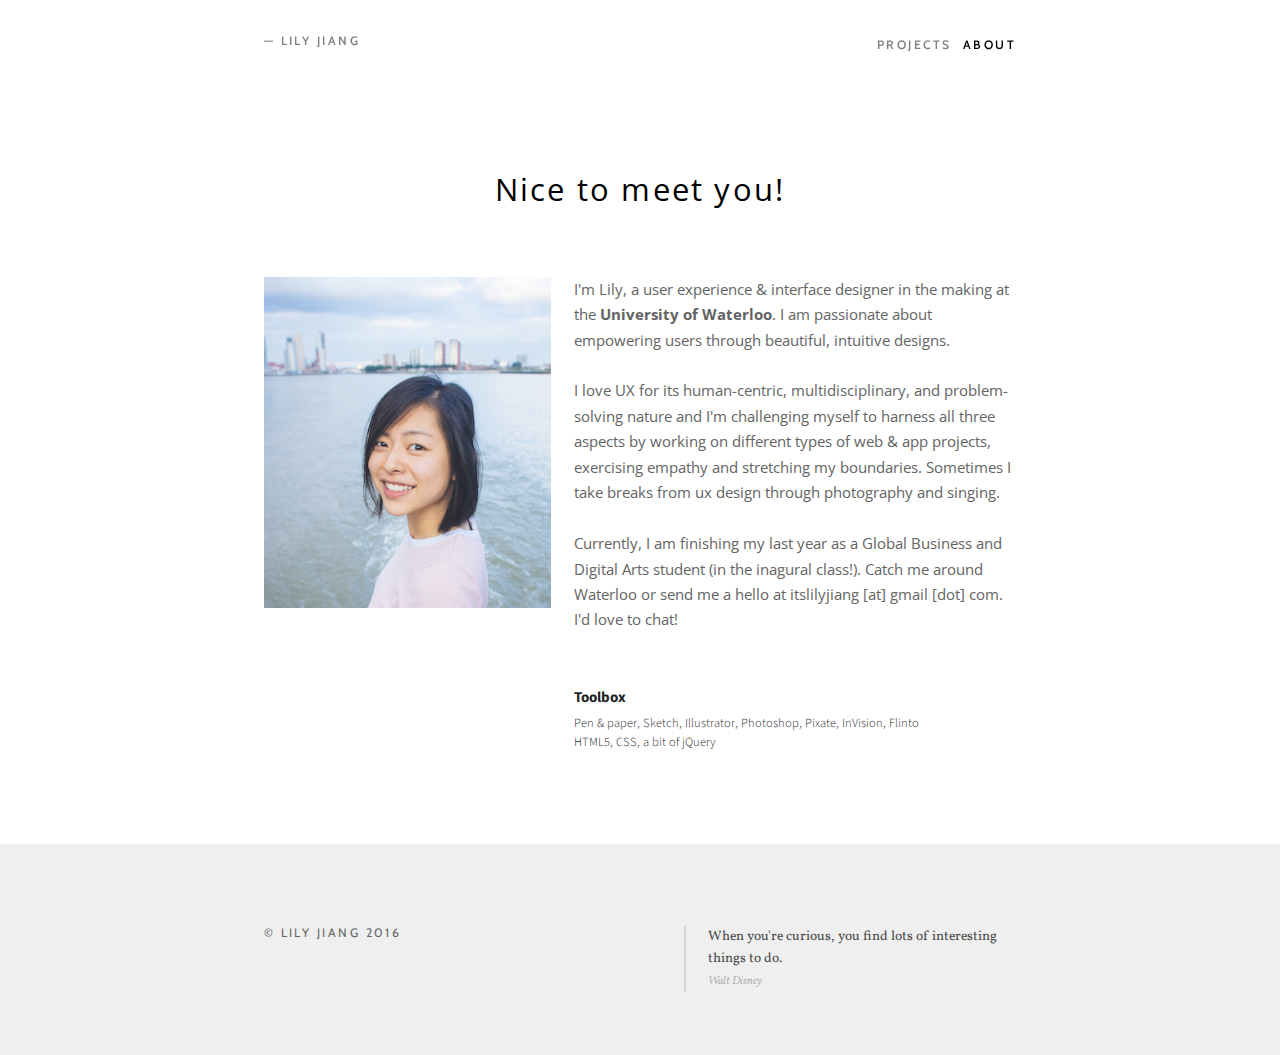
==== about.html @ a4299eae "fixed footer and splash links" ====
<!DOCTYPE html>
<html>
<head>
  <title>Lily - About</title>

  <meta charset="utf-8" />
  <meta name="viewport" content="width=device-width, initial-scale=1.0" />

  <!-- Main  -->
  <link rel="stylesheet" href="css/kube.css" type="text/css" media="all" />
  <script src="js/jquery.min.js"></script>
  <script src="js/index.js"></script>
</head>

<body class="cbp-spmenu-push">

            <nav class="cbp-spmenu cbp-spmenu-vertical cbp-spmenu-right" id="cbp-spmenu-s2">
              <div class="units-row">
                <div class="unit-60 centered">
                  <div class="unit-50" id="nav-left">
                    <h2><a href="index.html">— LILY JIANG</a></h2>
                  </div>
                  <div class="unit-50" id="nav-right">
                  <div id="links">
                    <a href="index.html#work">PROJECTS</a>
                    <a href="about.html" style="color: black">ABOUT</a>
                  </div>
                  </div>
                </div>
              </div>
            </nav>



  <nav class="navbar">
    <ul>
      <li><a class="nav-toggle" id="showRightPush"><span></span></a></li>
    </ul>
  </nav>


  <section style="top:8em">

    <div class="section-about">
    <div class="units-row">
    <h2 class="text-centered">Nice to meet you!</h2>
      <div class="unit-60 centered">
        <div class="units-row end">
              <div class="unit-40 slide-top">
            <img src="img/about.png"/>
            </div>
          <div class="unit-60 slide-top">
            <p>I'm Lily, a user experience & interface designer in the making at the <b>University of Waterloo</b>. I am passionate about empowering users through beautiful, intuitive designs. 
            <br><br>I love UX for its human-centric, multidisciplinary, and problem-solving nature and I'm challenging myself to harness all three aspects by working on different types of web & app projects, exercising empathy and stretching my boundaries. Sometimes I take breaks from ux design through photography and singing.
            <br><br>Currently, I am finishing my last year as a Global Business and Digital Arts student (in the inagural class!). Catch me around Waterloo or send me a hello at itslilyjiang [at] gmail [dot] com. I'd love to chat!</p>
            <h4>Toolbox</h4>
            <h4 class="subheading">
              Pen &amp; paper, Sketch, Illustrator, Photoshop, Pixate, InVision, Flinto
              <Br> HTML5, CSS, a bit of jQuery<br></h4>
            </div>

          </div>
          </div>
        </div>
      </div>
      <br><br><br>
                    <div class="footer">
                      <div class="units-row end">
                        <div class="unit-60 centered">
                          <div class="units-row end">
                            <div class="unit-50">
                                <h2>&copy; LILY JIANG 2016</h2>
                              </div>
                              <div class="unit-50">
                                <blockquote>
                                  When you're curious, you find lots of interesting things to do.<br>
                                  <small>Walt Disney</small> 
                                </blockquote>
                              </div>
                            </div>
                          </div>
                        </div>
                      </div>
                    </div>




        </section>

        <script src="external/imgliquid/imgLiquid-min.js"></script>
        <script src="external/sidemenu/classie.js"></script>
        <script src="external/sidemenu/modernizr.custom.js"></script>
        <script src="external/fadethis/jquery.fadethis.min.js"></script>

        <script>
        var menuRight = document.getElementById( 'cbp-spmenu-s2' ),
        showRightPush = document.getElementById( 'showRightPush' ),
        body = document.body;

        showRightPush.onclick = function() {
          classie.toggle( this, 'active' );
          classie.toggle( body, 'cbp-spmenu-push-toleft' );
          classie.toggle( menuRight, 'cbp-spmenu-open' );
          disableOther( 'showRightPush' );
        };

        function disableOther( button ) {
          if( button !== 'showRightPush' ) {
            classie.toggle( showRightPush, 'disabled' );
          }
        }
        </script>


        <script>$(window).fadeThis({
          speed: 1000,
          offset: -600,
          reverse: false,
          distance: 0
        });</script>

      </body>
      </html>
---- css/kube.css ----
/* CUSTOM CSS */
/*!
 *  Font Awesome 4.1.0 by @davegandy - http://fontawesome.io - @fontawesome
 *  License - http://fontawesome.io/license (Font: SIL OFL 1.1, CSS: MIT License)
 */
/* FONT PATH
 * -------------------------- */
@import url(https://fonts.googleapis.com/css?family=Cabin:400,500,600);
@import url(http://fonts.googleapis.com/css?family=Source+Sans+Pro:300,400,700);
@import url(https://fonts.googleapis.com/css?family=Vollkorn:400,400italic,700);
@import url(https://fonts.googleapis.com/css?family=Roboto+Slab:400,100,300,700);
@import url(https://fonts.googleapis.com/css?family=Open+Sans:400,300,600);
@font-face {
  font-family: 'FontAwesome';
  src: url('../fonts/fontawesome-webfont.eot?v=4.1.0');
  src: url('../fonts/fontawesome-webfont.eot?#iefix&v=4.1.0') format('embedded-opentype'), url('../fonts/fontawesome-webfont.woff?v=4.1.0') format('woff'), url('../fonts/fontawesome-webfont.ttf?v=4.1.0') format('truetype'), url('../fonts/fontawesome-webfont.svg?v=4.1.0#fontawesomeregular') format('svg');
  font-weight: normal;
  font-style: normal;
}
.fa {
  display: inline-block;
  font-family: FontAwesome;
  font-style: normal;
  font-weight: normal;
  line-height: 1;
  -webkit-font-smoothing: antialiased;
  -moz-osx-font-smoothing: grayscale;
}
/* makes the font 33% larger relative to the icon container */
.fa-lg {
  font-size: 1.33333333em;
  line-height: 0.75em;
  vertical-align: -15%;
}
.fa-2x {
  font-size: 2em;
}
.fa-3x {
  font-size: 3em;
}
.fa-4x {
  font-size: 4em;
}
.fa-5x {
  font-size: 5em;
}
.fa-fw {
  width: 1.28571429em;
  text-align: center;
}
.fa-ul {
  padding-left: 0;
  margin-left: 2.14285714em;
  list-style-type: none;
}
.fa-ul > li {
  position: relative;
}
.fa-li {
  position: absolute;
  left: -2.14285714em;
  width: 2.14285714em;
  top: 0.14285714em;
  text-align: center;
}
.fa-li.fa-lg {
  left: -1.85714286em;
}
.fa-border {
  padding: .2em .25em .15em;
  border: solid 0.08em #eee;
  border-radius: .1em;
}
.pull-right {
  float: right;
}
.pull-left {
  float: left;
}
.fa.pull-left {
  margin-right: .3em;
}
.fa.pull-right {
  margin-left: .3em;
}
.fa-spin {
  -webkit-animation: spin 2s infinite linear;
  -moz-animation: spin 2s infinite linear;
  -o-animation: spin 2s infinite linear;
  animation: spin 2s infinite linear;
}
@-moz-keyframes spin {
  0% {
    -moz-transform: rotate(0deg);
  }
  100% {
    -moz-transform: rotate(359deg);
  }
}
@-webkit-keyframes spin {
  0% {
    -webkit-transform: rotate(0deg);
  }
  100% {
    -webkit-transform: rotate(359deg);
  }
}
@-o-keyframes spin {
  0% {
    -o-transform: rotate(0deg);
  }
  100% {
    -o-transform: rotate(359deg);
  }
}
@keyframes spin {
  0% {
    -webkit-transform: rotate(0deg);
    transform: rotate(0deg);
  }
  100% {
    -webkit-transform: rotate(359deg);
    transform: rotate(359deg);
  }
}
.fa-rotate-90 {
  filter: progid:DXImageTransform.Microsoft.BasicImage(rotation=1);
  -webkit-transform: rotate(90deg);
  -moz-transform: rotate(90deg);
  -ms-transform: rotate(90deg);
  -o-transform: rotate(90deg);
  transform: rotate(90deg);
}
.fa-rotate-180 {
  filter: progid:DXImageTransform.Microsoft.BasicImage(rotation=2);
  -webkit-transform: rotate(180deg);
  -moz-transform: rotate(180deg);
  -ms-transform: rotate(180deg);
  -o-transform: rotate(180deg);
  transform: rotate(180deg);
}
.fa-rotate-270 {
  filter: progid:DXImageTransform.Microsoft.BasicImage(rotation=3);
  -webkit-transform: rotate(270deg);
  -moz-transform: rotate(270deg);
  -ms-transform: rotate(270deg);
  -o-transform: rotate(270deg);
  transform: rotate(270deg);
}
.fa-flip-horizontal {
  filter: progid:DXImageTransform.Microsoft.BasicImage(rotation=0, mirror=1);
  -webkit-transform: scale(-1, 1);
  -moz-transform: scale(-1, 1);
  -ms-transform: scale(-1, 1);
  -o-transform: scale(-1, 1);
  transform: scale(-1, 1);
}
.fa-flip-vertical {
  filter: progid:DXImageTransform.Microsoft.BasicImage(rotation=2, mirror=1);
  -webkit-transform: scale(1, -1);
  -moz-transform: scale(1, -1);
  -ms-transform: scale(1, -1);
  -o-transform: scale(1, -1);
  transform: scale(1, -1);
}
.fa-stack {
  position: relative;
  display: inline-block;
  width: 2em;
  height: 2em;
  line-height: 2em;
  vertical-align: middle;
}
.fa-stack-1x,
.fa-stack-2x {
  position: absolute;
  left: 0;
  width: 100%;
  text-align: center;
}
.fa-stack-1x {
  line-height: inherit;
}
.fa-stack-2x {
  font-size: 2em;
}
.fa-inverse {
  color: #fff;
}
/* Font Awesome uses the Unicode Private Use Area (PUA) to ensure screen
   readers do not read off random characters that represent icons */
.fa-glass:before {
  content: "\f000";
}
.fa-music:before {
  content: "\f001";
}
.fa-search:before {
  content: "\f002";
}
.fa-envelope-o:before {
  content: "\f003";
}
.fa-heart:before {
  content: "\f004";
}
.fa-star:before {
  content: "\f005";
}
.fa-star-o:before {
  content: "\f006";
}
.fa-user:before {
  content: "\f007";
}
.fa-film:before {
  content: "\f008";
}
.fa-th-large:before {
  content: "\f009";
}
.fa-th:before {
  content: "\f00a";
}
.fa-th-list:before {
  content: "\f00b";
}
.fa-check:before {
  content: "\f00c";
}
.fa-times:before {
  content: "\f00d";
}
.fa-search-plus:before {
  content: "\f00e";
}
.fa-search-minus:before {
  content: "\f010";
}
.fa-power-off:before {
  content: "\f011";
}
.fa-signal:before {
  content: "\f012";
}
.fa-gear:before,
.fa-cog:before {
  content: "\f013";
}
.fa-trash-o:before {
  content: "\f014";
}
.fa-home:before {
  content: "\f015";
}
.fa-file-o:before {
  content: "\f016";
}
.fa-clock-o:before {
  content: "\f017";
}
.fa-road:before {
  content: "\f018";
}
.fa-download:before {
  content: "\f019";
}
.fa-arrow-circle-o-down:before {
  content: "\f01a";
}
.fa-arrow-circle-o-up:before {
  content: "\f01b";
}
.fa-inbox:before {
  content: "\f01c";
}
.fa-play-circle-o:before {
  content: "\f01d";
}
.fa-rotate-right:before,
.fa-repeat:before {
  content: "\f01e";
}
.fa-refresh:before {
  content: "\f021";
}
.fa-list-alt:before {
  content: "\f022";
}
.fa-lock:before {
  content: "\f023";
}
.fa-flag:before {
  content: "\f024";
}
.fa-headphones:before {
  content: "\f025";
}
.fa-volume-off:before {
  content: "\f026";
}
.fa-volume-down:before {
  content: "\f027";
}
.fa-volume-up:before {
  content: "\f028";
}
.fa-qrcode:before {
  content: "\f029";
}
.fa-barcode:before {
  content: "\f02a";
}
.fa-tag:before {
  content: "\f02b";
}
.fa-tags:before {
  content: "\f02c";
}
.fa-book:before {
  content: "\f02d";
}
.fa-bookmark:before {
  content: "\f02e";
}
.fa-print:before {
  content: "\f02f";
}
.fa-camera:before {
  content: "\f030";
}
.fa-font:before {
  content: "\f031";
}
.fa-bold:before {
  content: "\f032";
}
.fa-italic:before {
  content: "\f033";
}
.fa-text-height:before {
  content: "\f034";
}
.fa-text-width:before {
  content: "\f035";
}
.fa-align-left:before {
  content: "\f036";
}
.fa-align-center:before {
  content: "\f037";
}
.fa-align-right:before {
  content: "\f038";
}
.fa-align-justify:before {
  content: "\f039";
}
.fa-list:before {
  content: "\f03a";
}
.fa-dedent:before,
.fa-outdent:before {
  content: "\f03b";
}
.fa-indent:before {
  content: "\f03c";
}
.fa-video-camera:before {
  content: "\f03d";
}
.fa-photo:before,
.fa-image:before,
.fa-picture-o:before {
  content: "\f03e";
}
.fa-pencil:before {
  content: "\f040";
}
.fa-map-marker:before {
  content: "\f041";
}
.fa-adjust:before {
  content: "\f042";
}
.fa-tint:before {
  content: "\f043";
}
.fa-edit:before,
.fa-pencil-square-o:before {
  content: "\f044";
}
.fa-share-square-o:before {
  content: "\f045";
}
.fa-check-square-o:before {
  content: "\f046";
}
.fa-arrows:before {
  content: "\f047";
}
.fa-step-backward:before {
  content: "\f048";
}
.fa-fast-backward:before {
  content: "\f049";
}
.fa-backward:before {
  content: "\f04a";
}
.fa-play:before {
  content: "\f04b";
}
.fa-pause:before {
  content: "\f04c";
}
.fa-stop:before {
  content: "\f04d";
}
.fa-forward:before {
  content: "\f04e";
}
.fa-fast-forward:before {
  content: "\f050";
}
.fa-step-forward:before {
  content: "\f051";
}
.fa-eject:before {
  content: "\f052";
}
.fa-chevron-left:before {
  content: "\f053";
}
.fa-chevron-right:before {
  content: "\f054";
}
.fa-plus-circle:before {
  content: "\f055";
}
.fa-minus-circle:before {
  content: "\f056";
}
.fa-times-circle:before {
  content: "\f057";
}
.fa-check-circle:before {
  content: "\f058";
}
.fa-question-circle:before {
  content: "\f059";
}
.fa-info-circle:before {
  content: "\f05a";
}
.fa-crosshairs:before {
  content: "\f05b";
}
.fa-times-circle-o:before {
  content: "\f05c";
}
.fa-check-circle-o:before {
  content: "\f05d";
}
.fa-ban:before {
  content: "\f05e";
}
.fa-arrow-left:before {
  content: "\f060";
}
.fa-arrow-right:before {
  content: "\f061";
}
.fa-arrow-up:before {
  content: "\f062";
}
.fa-arrow-down:before {
  content: "\f063";
}
.fa-mail-forward:before,
.fa-share:before {
  content: "\f064";
}
.fa-expand:before {
  content: "\f065";
}
.fa-compress:before {
  content: "\f066";
}
.fa-plus:before {
  content: "\f067";
}
.fa-minus:before {
  content: "\f068";
}
.fa-asterisk:before {
  content: "\f069";
}
.fa-exclamation-circle:before {
  content: "\f06a";
}
.fa-gift:before {
  content: "\f06b";
}
.fa-leaf:before {
  content: "\f06c";
}
.fa-fire:before {
  content: "\f06d";
}
.fa-eye:before {
  content: "\f06e";
}
.fa-eye-slash:before {
  content: "\f070";
}
.fa-warning:before,
.fa-exclamation-triangle:before {
  content: "\f071";
}
.fa-plane:before {
  content: "\f072";
}
.fa-calendar:before {
  content: "\f073";
}
.fa-random:before {
  content: "\f074";
}
.fa-comment:before {
  content: "\f075";
}
.fa-magnet:before {
  content: "\f076";
}
.fa-chevron-up:before {
  content: "\f077";
}
.fa-chevron-down:before {
  content: "\f078";
}
.fa-retweet:before {
  content: "\f079";
}
.fa-shopping-cart:before {
  content: "\f07a";
}
.fa-folder:before {
  content: "\f07b";
}
.fa-folder-open:before {
  content: "\f07c";
}
.fa-arrows-v:before {
  content: "\f07d";
}
.fa-arrows-h:before {
  content: "\f07e";
}
.fa-bar-chart-o:before {
  content: "\f080";
}
.fa-twitter-square:before {
  content: "\f081";
}
.fa-facebook-square:before {
  content: "\f082";
}
.fa-camera-retro:before {
  content: "\f083";
}
.fa-key:before {
  content: "\f084";
}
.fa-gears:before,
.fa-cogs:before {
  content: "\f085";
}
.fa-comments:before {
  content: "\f086";
}
.fa-thumbs-o-up:before {
  content: "\f087";
}
.fa-thumbs-o-down:before {
  content: "\f088";
}
.fa-star-half:before {
  content: "\f089";
}
.fa-heart-o:before {
  content: "\f08a";
}
.fa-sign-out:before {
  content: "\f08b";
}
.fa-linkedin-square:before {
  content: "\f08c";
}
.fa-thumb-tack:before {
  content: "\f08d";
}
.fa-external-link:before {
  content: "\f08e";
}
.fa-sign-in:before {
  content: "\f090";
}
.fa-trophy:before {
  content: "\f091";
}
.fa-github-square:before {
  content: "\f092";
}
.fa-upload:before {
  content: "\f093";
}
.fa-lemon-o:before {
  content: "\f094";
}
.fa-phone:before {
  content: "\f095";
}
.fa-square-o:before {
  content: "\f096";
}
.fa-bookmark-o:before {
  content: "\f097";
}
.fa-phone-square:before {
  content: "\f098";
}
.fa-twitter:before {
  content: "\f099";
}
.fa-facebook:before {
  content: "\f09a";
}
.fa-github:before {
  content: "\f09b";
}
.fa-unlock:before {
  content: "\f09c";
}
.fa-credit-card:before {
  content: "\f09d";
}
.fa-rss:before {
  content: "\f09e";
}
.fa-hdd-o:before {
  content: "\f0a0";
}
.fa-bullhorn:before {
  content: "\f0a1";
}
.fa-bell:before {
  content: "\f0f3";
}
.fa-certificate:before {
  content: "\f0a3";
}
.fa-hand-o-right:before {
  content: "\f0a4";
}
.fa-hand-o-left:before {
  content: "\f0a5";
}
.fa-hand-o-up:before {
  content: "\f0a6";
}
.fa-hand-o-down:before {
  content: "\f0a7";
}
.fa-arrow-circle-left:before {
  content: "\f0a8";
}
.fa-arrow-circle-right:before {
  content: "\f0a9";
}
.fa-arrow-circle-up:before {
  content: "\f0aa";
}
.fa-arrow-circle-down:before {
  content: "\f0ab";
}
.fa-globe:before {
  content: "\f0ac";
}
.fa-wrench:before {
  content: "\f0ad";
}
.fa-tasks:before {
  content: "\f0ae";
}
.fa-filter:before {
  content: "\f0b0";
}
.fa-briefcase:before {
  content: "\f0b1";
}
.fa-arrows-alt:before {
  content: "\f0b2";
}
.fa-group:before,
.fa-users:before {
  content: "\f0c0";
}
.fa-chain:before,
.fa-link:before {
  content: "\f0c1";
}
.fa-cloud:before {
  content: "\f0c2";
}
.fa-flask:before {
  content: "\f0c3";
}
.fa-cut:before,
.fa-scissors:before {
  content: "\f0c4";
}
.fa-copy:before,
.fa-files-o:before {
  content: "\f0c5";
}
.fa-paperclip:before {
  content: "\f0c6";
}
.fa-save:before,
.fa-floppy-o:before {
  content: "\f0c7";
}
.fa-square:before {
  content: "\f0c8";
}
.fa-navicon:before,
.fa-reorder:before,
.fa-bars:before {
  content: "\f0c9";
}
.fa-list-ul:before {
  content: "\f0ca";
}
.fa-list-ol:before {
  content: "\f0cb";
}
.fa-strikethrough:before {
  content: "\f0cc";
}
.fa-underline:before {
  content: "\f0cd";
}
.fa-table:before {
  content: "\f0ce";
}
.fa-magic:before {
  content: "\f0d0";
}
.fa-truck:before {
  content: "\f0d1";
}
.fa-pinterest:before {
  content: "\f0d2";
}
.fa-pinterest-square:before {
  content: "\f0d3";
}
.fa-google-plus-square:before {
  content: "\f0d4";
}
.fa-google-plus:before {
  content: "\f0d5";
}
.fa-money:before {
  content: "\f0d6";
}
.fa-caret-down:before {
  content: "\f0d7";
}
.fa-caret-up:before {
  content: "\f0d8";
}
.fa-caret-left:before {
  content: "\f0d9";
}
.fa-caret-right:before {
  content: "\f0da";
}
.fa-columns:before {
  content: "\f0db";
}
.fa-unsorted:before,
.fa-sort:before {
  content: "\f0dc";
}
.fa-sort-down:before,
.fa-sort-desc:before {
  content: "\f0dd";
}
.fa-sort-up:before,
.fa-sort-asc:before {
  content: "\f0de";
}
.fa-envelope:before {
  content: "\f0e0";
}
.fa-linkedin:before {
  content: "\f0e1";
}
.fa-rotate-left:before,
.fa-undo:before {
  content: "\f0e2";
}
.fa-legal:before,
.fa-gavel:before {
  content: "\f0e3";
}
.fa-dashboard:before,
.fa-tachometer:before {
  content: "\f0e4";
}
.fa-comment-o:before {
  content: "\f0e5";
}
.fa-comments-o:before {
  content: "\f0e6";
}
.fa-flash:before,
.fa-bolt:before {
  content: "\f0e7";
}
.fa-sitemap:before {
  content: "\f0e8";
}
.fa-umbrella:before {
  content: "\f0e9";
}
.fa-paste:before,
.fa-clipboard:before {
  content: "\f0ea";
}
.fa-lightbulb-o:before {
  content: "\f0eb";
}
.fa-exchange:before {
  content: "\f0ec";
}
.fa-cloud-download:before {
  content: "\f0ed";
}
.fa-cloud-upload:before {
  content: "\f0ee";
}
.fa-user-md:before {
  content: "\f0f0";
}
.fa-stethoscope:before {
  content: "\f0f1";
}
.fa-suitcase:before {
  content: "\f0f2";
}
.fa-bell-o:before {
  content: "\f0a2";
}
.fa-coffee:before {
  content: "\f0f4";
}
.fa-cutlery:before {
  content: "\f0f5";
}
.fa-file-text-o:before {
  content: "\f0f6";
}
.fa-building-o:before {
  content: "\f0f7";
}
.fa-hospital-o:before {
  content: "\f0f8";
}
.fa-ambulance:before {
  content: "\f0f9";
}
.fa-medkit:before {
  content: "\f0fa";
}
.fa-fighter-jet:before {
  content: "\f0fb";
}
.fa-beer:before {
  content: "\f0fc";
}
.fa-h-square:before {
  content: "\f0fd";
}
.fa-plus-square:before {
  content: "\f0fe";
}
.fa-angle-double-left:before {
  content: "\f100";
}
.fa-angle-double-right:before {
  content: "\f101";
}
.fa-angle-double-up:before {
  content: "\f102";
}
.fa-angle-double-down:before {
  content: "\f103";
}
.fa-angle-left:before {
  content: "\f104";
}
.fa-angle-right:before {
  content: "\f105";
}
.fa-angle-up:before {
  content: "\f106";
}
.fa-angle-down:before {
  content: "\f107";
}
.fa-desktop:before {
  content: "\f108";
}
.fa-laptop:before {
  content: "\f109";
}
.fa-tablet:before {
  content: "\f10a";
}
.fa-mobile-phone:before,
.fa-mobile:before {
  content: "\f10b";
}
.fa-circle-o:before {
  content: "\f10c";
}
.fa-quote-left:before {
  content: "\f10d";
}
.fa-quote-right:before {
  content: "\f10e";
}
.fa-spinner:before {
  content: "\f110";
}
.fa-circle:before {
  content: "\f111";
}
.fa-mail-reply:before,
.fa-reply:before {
  content: "\f112";
}
.fa-github-alt:before {
  content: "\f113";
}
.fa-folder-o:before {
  content: "\f114";
}
.fa-folder-open-o:before {
  content: "\f115";
}
.fa-smile-o:before {
  content: "\f118";
}
.fa-frown-o:before {
  content: "\f119";
}
.fa-meh-o:before {
  content: "\f11a";
}
.fa-gamepad:before {
  content: "\f11b";
}
.fa-keyboard-o:before {
  content: "\f11c";
}
.fa-flag-o:before {
  content: "\f11d";
}
.fa-flag-checkered:before {
  content: "\f11e";
}
.fa-terminal:before {
  content: "\f120";
}
.fa-code:before {
  content: "\f121";
}
.fa-mail-reply-all:before,
.fa-reply-all:before {
  content: "\f122";
}
.fa-star-half-empty:before,
.fa-star-half-full:before,
.fa-star-half-o:before {
  content: "\f123";
}
.fa-location-arrow:before {
  content: "\f124";
}
.fa-crop:before {
  content: "\f125";
}
.fa-code-fork:before {
  content: "\f126";
}
.fa-unlink:before,
.fa-chain-broken:before {
  content: "\f127";
}
.fa-question:before {
  content: "\f128";
}
.fa-info:before {
  content: "\f129";
}
.fa-exclamation:before {
  content: "\f12a";
}
.fa-superscript:before {
  content: "\f12b";
}
.fa-subscript:before {
  content: "\f12c";
}
.fa-eraser:before {
  content: "\f12d";
}
.fa-puzzle-piece:before {
  content: "\f12e";
}
.fa-microphone:before {
  content: "\f130";
}
.fa-microphone-slash:before {
  content: "\f131";
}
.fa-shield:before {
  content: "\f132";
}
.fa-calendar-o:before {
  content: "\f133";
}
.fa-fire-extinguisher:before {
  content: "\f134";
}
.fa-rocket:before {
  content: "\f135";
}
.fa-maxcdn:before {
  content: "\f136";
}
.fa-chevron-circle-left:before {
  content: "\f137";
}
.fa-chevron-circle-right:before {
  content: "\f138";
}
.fa-chevron-circle-up:before {
  content: "\f139";
}
.fa-chevron-circle-down:before {
  content: "\f13a";
}
.fa-html5:before {
  content: "\f13b";
}
.fa-css3:before {
  content: "\f13c";
}
.fa-anchor:before {
  content: "\f13d";
}
.fa-unlock-alt:before {
  content: "\f13e";
}
.fa-bullseye:before {
  content: "\f140";
}
.fa-ellipsis-h:before {
  content: "\f141";
}
.fa-ellipsis-v:before {
  content: "\f142";
}
.fa-rss-square:before {
  content: "\f143";
}
.fa-play-circle:before {
  content: "\f144";
}
.fa-ticket:before {
  content: "\f145";
}
.fa-minus-square:before {
  content: "\f146";
}
.fa-minus-square-o:before {
  content: "\f147";
}
.fa-level-up:before {
  content: "\f148";
}
.fa-level-down:before {
  content: "\f149";
}
.fa-check-square:before {
  content: "\f14a";
}
.fa-pencil-square:before {
  content: "\f14b";
}
.fa-external-link-square:before {
  content: "\f14c";
}
.fa-share-square:before {
  content: "\f14d";
}
.fa-compass:before {
  content: "\f14e";
}
.fa-toggle-down:before,
.fa-caret-square-o-down:before {
  content: "\f150";
}
.fa-toggle-up:before,
.fa-caret-square-o-up:before {
  content: "\f151";
}
.fa-toggle-right:before,
.fa-caret-square-o-right:before {
  content: "\f152";
}
.fa-euro:before,
.fa-eur:before {
  content: "\f153";
}
.fa-gbp:before {
  content: "\f154";
}
.fa-dollar:before,
.fa-usd:before {
  content: "\f155";
}
.fa-rupee:before,
.fa-inr:before {
  content: "\f156";
}
.fa-cny:before,
.fa-rmb:before,
.fa-yen:before,
.fa-jpy:before {
  content: "\f157";
}
.fa-ruble:before,
.fa-rouble:before,
.fa-rub:before {
  content: "\f158";
}
.fa-won:before,
.fa-krw:before {
  content: "\f159";
}
.fa-bitcoin:before,
.fa-btc:before {
  content: "\f15a";
}
.fa-file:before {
  content: "\f15b";
}
.fa-file-text:before {
  content: "\f15c";
}
.fa-sort-alpha-asc:before {
  content: "\f15d";
}
.fa-sort-alpha-desc:before {
  content: "\f15e";
}
.fa-sort-amount-asc:before {
  content: "\f160";
}
.fa-sort-amount-desc:before {
  content: "\f161";
}
.fa-sort-numeric-asc:before {
  content: "\f162";
}
.fa-sort-numeric-desc:before {
  content: "\f163";
}
.fa-thumbs-up:before {
  content: "\f164";
}
.fa-thumbs-down:before {
  content: "\f165";
}
.fa-youtube-square:before {
  content: "\f166";
}
.fa-youtube:before {
  content: "\f167";
}
.fa-xing:before {
  content: "\f168";
}
.fa-xing-square:before {
  content: "\f169";
}
.fa-youtube-play:before {
  content: "\f16a";
}
.fa-dropbox:before {
  content: "\f16b";
}
.fa-stack-overflow:before {
  content: "\f16c";
}
.fa-instagram:before {
  content: "\f16d";
}
.fa-flickr:before {
  content: "\f16e";
}
.fa-adn:before {
  content: "\f170";
}
.fa-bitbucket:before {
  content: "\f171";
}
.fa-bitbucket-square:before {
  content: "\f172";
}
.fa-tumblr:before {
  content: "\f173";
}
.fa-tumblr-square:before {
  content: "\f174";
}
.fa-long-arrow-down:before {
  content: "\f175";
}
.fa-long-arrow-up:before {
  content: "\f176";
}
.fa-long-arrow-left:before {
  content: "\f177";
}
.fa-long-arrow-right:before {
  content: "\f178";
}
.fa-apple:before {
  content: "\f179";
}
.fa-windows:before {
  content: "\f17a";
}
.fa-android:before {
  content: "\f17b";
}
.fa-linux:before {
  content: "\f17c";
}
.fa-dribbble:before {
  content: "\f17d";
}
.fa-skype:before {
  content: "\f17e";
}
.fa-foursquare:before {
  content: "\f180";
}
.fa-trello:before {
  content: "\f181";
}
.fa-female:before {
  content: "\f182";
}
.fa-male:before {
  content: "\f183";
}
.fa-gittip:before {
  content: "\f184";
}
.fa-sun-o:before {
  content: "\f185";
}
.fa-moon-o:before {
  content: "\f186";
}
.fa-archive:before {
  content: "\f187";
}
.fa-bug:before {
  content: "\f188";
}
.fa-vk:before {
  content: "\f189";
}
.fa-weibo:before {
  content: "\f18a";
}
.fa-renren:before {
  content: "\f18b";
}
.fa-pagelines:before {
  content: "\f18c";
}
.fa-stack-exchange:before {
  content: "\f18d";
}
.fa-arrow-circle-o-right:before {
  content: "\f18e";
}
.fa-arrow-circle-o-left:before {
  content: "\f190";
}
.fa-toggle-left:before,
.fa-caret-square-o-left:before {
  content: "\f191";
}
.fa-dot-circle-o:before {
  content: "\f192";
}
.fa-wheelchair:before {
  content: "\f193";
}
.fa-vimeo-square:before {
  content: "\f194";
}
.fa-turkish-lira:before,
.fa-try:before {
  content: "\f195";
}
.fa-plus-square-o:before {
  content: "\f196";
}
.fa-space-shuttle:before {
  content: "\f197";
}
.fa-slack:before {
  content: "\f198";
}
.fa-envelope-square:before {
  content: "\f199";
}
.fa-wordpress:before {
  content: "\f19a";
}
.fa-openid:before {
  content: "\f19b";
}
.fa-institution:before,
.fa-bank:before,
.fa-university:before {
  content: "\f19c";
}
.fa-mortar-board:before,
.fa-graduation-cap:before {
  content: "\f19d";
}
.fa-yahoo:before {
  content: "\f19e";
}
.fa-google:before {
  content: "\f1a0";
}
.fa-reddit:before {
  content: "\f1a1";
}
.fa-reddit-square:before {
  content: "\f1a2";
}
.fa-stumbleupon-circle:before {
  content: "\f1a3";
}
.fa-stumbleupon:before {
  content: "\f1a4";
}
.fa-delicious:before {
  content: "\f1a5";
}
.fa-digg:before {
  content: "\f1a6";
}
.fa-pied-piper-square:before,
.fa-pied-piper:before {
  content: "\f1a7";
}
.fa-pied-piper-alt:before {
  content: "\f1a8";
}
.fa-drupal:before {
  content: "\f1a9";
}
.fa-joomla:before {
  content: "\f1aa";
}
.fa-language:before {
  content: "\f1ab";
}
.fa-fax:before {
  content: "\f1ac";
}
.fa-building:before {
  content: "\f1ad";
}
.fa-child:before {
  content: "\f1ae";
}
.fa-paw:before {
  content: "\f1b0";
}
.fa-spoon:before {
  content: "\f1b1";
}
.fa-cube:before {
  content: "\f1b2";
}
.fa-cubes:before {
  content: "\f1b3";
}
.fa-behance:before {
  content: "\f1b4";
}
.fa-behance-square:before {
  content: "\f1b5";
}
.fa-steam:before {
  content: "\f1b6";
}
.fa-steam-square:before {
  content: "\f1b7";
}
.fa-recycle:before {
  content: "\f1b8";
}
.fa-automobile:before,
.fa-car:before {
  content: "\f1b9";
}
.fa-cab:before,
.fa-taxi:before {
  content: "\f1ba";
}
.fa-tree:before {
  content: "\f1bb";
}
.fa-spotify:before {
  content: "\f1bc";
}
.fa-deviantart:before {
  content: "\f1bd";
}
.fa-soundcloud:before {
  content: "\f1be";
}
.fa-database:before {
  content: "\f1c0";
}
.fa-file-pdf-o:before {
  content: "\f1c1";
}
.fa-file-word-o:before {
  content: "\f1c2";
}
.fa-file-excel-o:before {
  content: "\f1c3";
}
.fa-file-powerpoint-o:before {
  content: "\f1c4";
}
.fa-file-photo-o:before,
.fa-file-picture-o:before,
.fa-file-image-o:before {
  content: "\f1c5";
}
.fa-file-zip-o:before,
.fa-file-archive-o:before {
  content: "\f1c6";
}
.fa-file-sound-o:before,
.fa-file-audio-o:before {
  content: "\f1c7";
}
.fa-file-movie-o:before,
.fa-file-video-o:before {
  content: "\f1c8";
}
.fa-file-code-o:before {
  content: "\f1c9";
}
.fa-vine:before {
  content: "\f1ca";
}
.fa-codepen:before {
  content: "\f1cb";
}
.fa-jsfiddle:before {
  content: "\f1cc";
}
.fa-life-bouy:before,
.fa-life-saver:before,
.fa-support:before,
.fa-life-ring:before {
  content: "\f1cd";
}
.fa-circle-o-notch:before {
  content: "\f1ce";
}
.fa-ra:before,
.fa-rebel:before {
  content: "\f1d0";
}
.fa-ge:before,
.fa-empire:before {
  content: "\f1d1";
}
.fa-git-square:before {
  content: "\f1d2";
}
.fa-git:before {
  content: "\f1d3";
}
.fa-hacker-news:before {
  content: "\f1d4";
}
.fa-tencent-weibo:before {
  content: "\f1d5";
}
.fa-qq:before {
  content: "\f1d6";
}
.fa-wechat:before,
.fa-weixin:before {
  content: "\f1d7";
}
.fa-send:before,
.fa-paper-plane:before {
  content: "\f1d8";
}
.fa-send-o:before,
.fa-paper-plane-o:before {
  content: "\f1d9";
}
.fa-history:before {
  content: "\f1da";
}
.fa-circle-thin:before {
  content: "\f1db";
}
.fa-header:before {
  content: "\f1dc";
}
.fa-paragraph:before {
  content: "\f1dd";
}
.fa-sliders:before {
  content: "\f1de";
}
.fa-share-alt:before {
  content: "\f1e0";
}
.fa-share-alt-square:before {
  content: "\f1e1";
}
.fa-bomb:before {
  content: "\f1e2";
}
/*
	Kube CSS-Framework 3.1
*/
/* =Reset
-----------------------------------------------------------------------------*/
*,
*:before,
*:after {
  -webkit-box-sizing: border-box;
  -moz-box-sizing: border-box;
  box-sizing: border-box;
}
html {
  font-family: sans-serif;
  -ms-text-size-adjust: 100%;
  -webkit-text-size-adjust: 100%;
}
html,
body,
div,
span,
object,
iframe,
p,
blockquote,
pre,
a,
abbr,
acronym,
address,
big,
cite,
code,
del,
dfn,
em,
img,
ins,
kbd,
q,
s,
samp,
small,
strike,
strong,
sub,
sup,
tt,
var,
b,
u,
i,
center,
dl,
dt,
dd,
ol,
ul,
li,
fieldset,
form,
label,
legend,
table,
caption,
tbody,
tfoot,
thead,
tr,
th,
td,
article,
aside,
canvas,
details,
embed,
figure,
figcaption,
footer,
header,
hgroup,
menu,
nav,
output,
ruby,
section,
summary,
time,
mark,
audio,
video,
h1,
h2,
h3,
h4,
h5,
h6 {
  margin: 0;
  padding: 0;
  border: 0;
  outline: 0;
  font-size: 100%;
  vertical-align: baseline;
  background: transparent;
}
a:active,
a:hover {
  outline: 0;
}
article,
aside,
details,
figcaption,
figure,
footer,
header,
hgroup,
main,
nav,
section,
embed,
object,
iframe,
audio,
video,
canvas,
progress,
meter,
output,
textarea {
  display: block;
}
audio:not([controls]) {
  display: none;
  height: 0;
}
/* To prevent some browsers from inserting quotes on q and p */
blockquote,
q {
  quotes: none;
}
blockquote p:before,
blockquote p:after,
q:before,
q:after {
  content: '';
  content: none;
}
/* Table reset */
table {
  border-collapse: collapse;
  border-spacing: 0;
}
caption,
th,
td {
  text-align: left;
  vertical-align: top;
}
thead th,
thead td {
  font-weight: bold;
  vertical-align: bottom;
}
/* Image inside */
a img,
th img,
td img {
  vertical-align: top;
}
button,
input,
select,
textarea {
  margin: 0;
}
textarea {
  overflow: auto;
  vertical-align: top;
  resize: vertical;
}
/* Normalize buttons in IE */
button {
  width: auto;
  overflow: visible;
}
/* Hand cursor on clickable controls */
input[type="reset"],
input[type="submit"],
input[type="file"],
input[type="radio"],
input[type="checkbox"],
select,
button {
  cursor: pointer;
}
/* Trick with vertical align for radio and checkbox  */
input[type="radio"],
input[type="checkbox"] {
  font-size: 110%;
  position: relative;
  top: -1px;
}
/* Normalize search fields */
input[type="search"] {
  -webkit-appearance: textfield;
}
input[type="search"]::-webkit-search-decoration,
input[type="search"]::-webkit-search-cancel-button {
  -webkit-appearance: none;
}
/* Normalize horizontal line */
hr {
  display: block;
  height: 1px;
  border: 0;
  border-top: 1px solid #ddd;
}
/* Responsive media */
img,
video,
audio,
embed,
object {
  max-width: 100%;
}
img,
video,
embed,
object {
  height: auto;
}
embed,
object {
  height: 100%;
}
img {
  vertical-align: middle;
  -ms-interpolation-mode: bicubic;
}
/* =Typography
-----------------------------------------------------------------------------*/
body {
  font-family: "Source Sans Pro", Helvetica, Tahoma, sans-serif;
  font-size: 0.85em;
  line-height: 1.618em;
  background: #fff;
  color: #000000;
}
/* =Links
-----------------------------------------------------------------------------*/
a {
  color: #4c4c4c;
}
a:focus,
a:hover {
  color: #666666;
}
/* =Headings
-----------------------------------------------------------------------------*/
h1,
h2,
h3,
h4,
h5,
h6 {
  font-family: "Source Sans Pro", Helvetica, Tahoma, sans-serif;
  font-weight: bold;
  color: #000000;
  text-rendering: optimizeLegibility;
}
h1 {
  font-size: 2.125em;
  line-height: 1.111em;
  margin-bottom: 0.809em;
}
h2 {
  font-size: 1.7em;
  line-height: 1.111em;
  margin-bottom: .25em;
}
h3 {
  font-size: 1.445em;
  line-height: 1.333em;
  margin-bottom: .25em;
}
h4 {
  font-size: 1.105em;
  line-height: 1.5em;
  margin-bottom: .333em;
}
h5 {
  font-size: 0.85em;
  line-height: 1.618em;
  margin-bottom: .25em;
}
h6 {
  font-size: 0.7225em;
  text-transform: uppercase;
  line-height: 1.618em;
  margin-bottom: .25em;
}
/* =Subheadings
-----------------------------------------------------------------------------*/
hgroup h1:first-child,
hgroup h2:first-child,
hgroup h3:first-child,
hgroup h4:first-child,
hgroup h5:first-child {
  margin-bottom: 0;
}
h1.subheading,
h2.subheading,
h3.subheading,
h4.subheading,
h5.subheading {
  margin-top: 0;
  font-weight: 300;
}
h1.subheading {
  font-size: 1.41666667em;
}
h2.subheading {
  font-size: 1.13333333em;
}
h3.subheading {
  font-size: 0.96333333em;
}
h4.subheading {
  margin-top: .2em;
  font-size: 0.92083333em;
}
h5.subheading {
  margin-top: .2em;
  font-size: 0.75555556em;
}
/* =Lead
-----------------------------------------------------------------------------*/
.lead {
  font-size: 1.35em;
  font-weight: 300;
  line-height: 1.35em;
  margin-bottom: 0.809em;
}
/* =Line height and margin
-----------------------------------------------------------------------------*/
p,
ul,
ol,
dl,
dd,
dt,
blockquote,
td,
th {
  line-height: 1.618em;
}
ul,
ol,
ul ul,
ol ol,
ul ol,
ol ul {
  margin: 0 0 0 3.236em;
}
ol ol li {
  list-style-type: lower-alpha;
}
ol ol ol li {
  list-style-type: lower-roman;
}
p,
ul,
ol,
dl,
blockquote,
hr,
pre,
table,
form,
fieldset,
figure,
address {
  margin-bottom: 1.618em;
}
/* =Blockquote
-----------------------------------------------------------------------------*/
blockquote {
  position: relative;
  font-style: italic;
  margin-left: 2.427em;
  padding-left: 1.618em;
  border-left: 2px solid rgba(0, 0, 0, 0.15);
}
blockquote p {
  margin-bottom: .5em;
}
blockquote small,
cite {
  color: rgba(0, 0, 0, 0.4);
  font-style: italic;
}
small,
blockquote cite {
  font-size: 0.85em;
  line-height: 1;
}
/* =Address
-----------------------------------------------------------------------------*/
address {
  font-style: normal;
}
/* =Definition list
-----------------------------------------------------------------------------*/
dl dt {
  font-weight: bold;
}
dd {
  margin-left: 1.07866667em;
}
/* =Text-level
-----------------------------------------------------------------------------*/
s,
del {
  text-decoration: line-through;
}
abbr[title],
dfn[title] {
  border-bottom: 1px dotted #000;
  cursor: help;
}
strong,
b {
  font-weight: bold;
}
em,
i {
  font-style: italic;
}
sub,
sup {
  font-size: 0.65em;
  line-height: 0;
  position: relative;
}
sup {
  top: -0.5em;
}
sub {
  bottom: -0.25em;
}
figcaption {
  font-size: 0.85em;
  font-style: italic;
}
ins,
u {
  text-decoration: underline;
}
mark {
  background-color: #fddc43;
  color: #0f0f0f;
  text-decoration: none;
}
/* =Code
-----------------------------------------------------------------------------*/
pre,
code,
kbd,
samp,
var,
output {
  font-size: 90%;
  font-style: normal;
  font-family: Menlo, Monaco, Consolas, "Courier New", monospace;
}
pre {
  font-size: 90%;
  line-height: 1.45em;
  color: #000000;
  background: #f6f6f6;
  padding: 1.618em;
  overflow: auto;
}
code,
samp,
kbd {
  padding: 3px 6px 2px 6px;
  display: inline-block;
  line-height: 1;
  border-radius: 2px;
}
code {
  background: #f6f6f6;
  border: 1px solid #ddd;
}
pre code {
  font-size: 100%;
  border: none;
  padding: 0;
  background: none;
  line-height: 1.618em;
}
var {
  color: rgba(0, 0, 0, 0.5);
}
samp {
  background: #e9effa;
  border: 1px solid #c5d4f0;
}
kbd {
  background: #0f0f0f;
  color: rgba(255, 255, 255, 0.85);
  white-space: nowrap;
}
/* =Form
-----------------------------------------------------------------------------*/
button:active,
button:focus {
  outline: none;
}
button,
input,
textarea,
select {
  font-family: "Source Sans Pro", Helvetica, Tahoma, sans-serif;
  font-size: 1em;
  box-shadow: none;
}
textarea,
select[multiple],
select[multiple="multiple"] {
  padding: .3em .35em;
  line-height: 1.35em;
  width: 99.9%;
}
input[type="text"],
input[type="password"],
input[type="email"],
input[type="url"],
input[type="phone"],
input[type="tel"],
input[type="number"],
input[type="datetime"],
input[type="date"],
input[type="month"],
input[type="color"],
input[type="time"],
input[type="search"],
input[type="datetime-local"],
button,
input[type="submit"],
input[type="reset"] {
  padding: .3em .35em;
  line-height: 1.618em;
  border-radius: 0;
  outline: none;
}
select[multiple],
select[multiple="multiple"],
textarea,
input[type="text"],
input[type="password"],
input[type="email"],
input[type="url"],
input[type="phone"],
input[type="tel"],
input[type="number"],
input[type="datetime"],
input[type="date"],
input[type="month"],
input[type="color"],
input[type="time"],
input[type="search"],
input[type="datetime-local"] {
  background: #fff;
  border: 1px solid #bbbcc0;
  position: relative;
  z-index: 2;
  -webkit-appearance: none;
}
button,
input[type="submit"],
input[type="reset"] {
  font-weight: 400;
  padding: .3em 1.3em;
  border: 1px solid transparent;
  color: #000000;
  background: #eeeded;
  cursor: pointer;
  border-radius: 2px;
  -webkit-appearance: none;
}
button:hover,
input[type="submit"]:hover,
input[type="reset"]:hover {
  color: rgba(0, 0, 0, 0.5);
  background: #dbdada;
}
button[disabled],
input[type="submit"][disabled],
input[type="reset"][disabled] {
  background: none;
  background: #dbdada;
  cursor: default;
  color: rgba(0, 0, 0, 0.5);
}
button[disabled]:hover,
input[type="submit"][disabled]:hover,
input[type="reset"][disabled]:hover {
  color: rgba(0, 0, 0, 0.5);
}
input::-moz-focus-inner,
button::-moz-focus-inner {
  border: 0;
  padding: 0;
}
input[type="range"] {
  position: relative;
  top: 3px;
}
input[disabled] {
  background: #f4f4f4;
  border: 1px solid #ddd;
  color: rgba(0, 0, 0, 0.4);
}
select {
  margin-bottom: 0 !important;
}
fieldset {
  padding: 1.618em;
  margin-bottom: 1.618em;
  border: 1px solid #ddd;
}
fieldset *:last-child {
  margin-bottom: 0 !important;
}
legend {
  font-weight: bold;
  padding: 0 1em;
  margin-left: -1em;
}
/* =Tables
-----------------------------------------------------------------------------*/
table {
  max-width: 100%;
  width: 100%;
  empty-cells: show;
}
table caption {
  text-transform: uppercase;
  padding: 0 1.07866667em;
  color: rgba(0, 0, 0, 0.4);
  font-size: 0.85em;
}
table th,
table td {
  border-bottom: 1px solid #eee;
  padding: 0.809em 1.07866667em;
}
table tfoot th,
table tfoot td {
  background: #f4f4f4;
}
/* =Responsive
-----------------------------------------------------------------------------*/
/* Portrait tablet to landscape and desktop */
@media (min-width: 768px) and (max-width: 979px) {
  h1 {
    font-size: 2.125em;
    line-height: 1.125;
  }
  h2 {
    font-size: 1.7em;
    line-height: 1.25;
  }
  h3 {
    font-size: 1.445em;
    line-height: 1.25;
  }
  h4 {
    font-size: 1.105em;
    line-height: 1.22222222;
  }
  h5 {
    font-size: 0.85em;
  }
  h6 {
    font-size: 0.7225em;
  }
  h1.subheading {
    font-size: 1.41666667em;
  }
  h2.subheading {
    font-size: 1.13333333em;
  }
  h3.subheading {
    font-size: 0.96333333em;
  }
  h4.subheading {
    font-size: 0.92083333em;
  }
  h5.subheading {
    font-size: 0.75555556em;
  }
}
/* Landscape phone to portrait tablet */
@media (max-width: 767px) {
  h1 {
    font-size: 1.7em;
    line-height: 1.25;
  }
  h2 {
    font-size: 1.275em;
    line-height: 1.15384615;
  }
  h3 {
    font-size: 1.16875em;
    line-height: 1.13636364;
  }
  h4 {
    font-size: 0.95625em;
    line-height: 1.11111111;
  }
  h5 {
    font-size: 0.85em;
  }
  h6 {
    font-size: 0.7225em;
  }
  h1.subheading {
    font-size: 1.13333333em;
  }
  h2.subheading {
    font-size: 0.85em;
  }
  h3.subheading {
    font-size: 0.77916667em;
  }
  h4.subheading {
    font-size: 0.796875em;
  }
  h5.subheading {
    font-size: 0.75555556em;
  }
  .lead {
    font-size: 1.2em;
  }
  ul,
  ol,
  ul ul,
  ol ol,
  ul ol,
  ol ul {
    margin-left: 1.618em;
  }
  blockquote {
    margin-left: 0;
  }
}
/* =Grid
-----------------------------------------------------------------------------*/
.units-container:after,
.units-row:after {
  content: "";
  display: table;
  clear: both;
}
.units-container {
  /* it's the trick to not collapse padding-top in the child element */
  padding-top: 1px;
  margin-top: -1px;
}
.units-row {
  margin-bottom: 1.618em;
}
.width-100,
.unit-100 {
  width: 100%;
}
.width-90,
.unit-90 {
  width: 90%;
}
.width-80,
.unit-80 {
  width: 80%;
}
.width-75,
.unit-75 {
  width: 75%;
}
.width-70,
.unit-70 {
  width: 70%;
}
.width-66,
.unit-66 {
  width: 66.6%;
}
.width-65,
.unit-65 {
  width: 65%;
}
.width-60,
.unit-60 {
  width: 60%;
}
.width-50,
.unit-50 {
  width: 50%;
}
.width-40,
.unit-40 {
  width: 40%;
}
.width-35,
.unit-35 {
  width: 35%;
}
.width-33,
.unit-33 {
  width: 33.3%;
}
.width-30,
.unit-30 {
  width: 30%;
}
.width-25,
.unit-25 {
  width: 25%;
}
.width-20,
.unit-20 {
  width: 20%;
}
.width-10,
.unit-10 {
  width: 10%;
}
input.width-100,
input.unit-100 {
  width: 98.6%;
}
textarea.width-100,
textarea.unit-100 {
  width: 98.8%;
}
select.width-100,
select.unit-100 {
  width: 99.4%;
}
.units-row .unit-90,
.units-row .unit-80,
.units-row .unit-75,
.units-row .unit-70,
.units-row .unit-66,
.units-row .unit-65,
.units-row .unit-60,
.units-row .unit-50,
.units-row .unit-40,
.units-row .unit-35,
.units-row .unit-33,
.units-row .unit-30,
.units-row .unit-25,
.units-row .unit-20,
.units-row .unit-10 {
  float: left;
  margin-left: 3%;
}
.units-row .unit-90:first-child,
.units-row .unit-80:first-child,
.units-row .unit-75:first-child,
.units-row .unit-70:first-child,
.units-row .unit-66:first-child,
.units-row .unit-65:first-child,
.units-row .unit-60:first-child,
.units-row .unit-50:first-child,
.units-row .unit-40:first-child,
.units-row .unit-35:first-child,
.units-row .unit-33:first-child,
.units-row .unit-30:first-child,
.units-row .unit-25:first-child,
.units-row .unit-20:first-child,
.units-row .unit-10:first-child {
  margin-left: 0;
}
.units-row .unit-90 {
  width: 89.7%;
}
.units-row .unit-80 {
  width: 79.4%;
}
.units-row .unit-75 {
  width: 74.25%;
}
.units-row .unit-70 {
  width: 69.1%;
}
.units-row .unit-66 {
  width: 65.66666667%;
}
.units-row .unit-65 {
  width: 65.66666667%;
}
.units-row .unit-60 {
  width: 58.8%;
}
.units-row .unit-50 {
  width: 48.5%;
}
.units-row .unit-40 {
  width: 38.2%;
}
.units-row .unit-35 {
  width: 31.33333333%;
}
.units-row .unit-33 {
  width: 31.33333333%;
}
.units-row .unit-30 {
  width: 27.9%;
}
.units-row .unit-25 {
  width: 22.75%;
}
.units-row .unit-20 {
  width: 17.6%;
}
.units-row .unit-10 {
  width: 7.3%;
}
.unit-push-90,
.unit-push-80,
.unit-push-75,
.unit-push-70,
.unit-push-66,
.unit-push-65,
.unit-push-60,
.unit-push-50,
.unit-push-40,
.unit-push-35,
.unit-push-33,
.unit-push-30,
.unit-push-25,
.unit-push-20,
.unit-push-10 {
  position: relative;
}
.unit-push-90 {
  left: 92.7%;
}
.unit-push-80 {
  left: 82.4%;
}
.unit-push-75 {
  left: 77.25%;
}
.unit-push-70 {
  left: 72.1%;
}
.unit-push-66 {
  left: 68.66666667%;
}
.unit-push-65 {
  left: 68.66666667%;
}
.unit-push-60 {
  left: 61.8%;
}
.unit-push-50 {
  left: 51.5%;
}
.unit-push-40 {
  left: 41.2%;
}
.unit-push-35 {
  left: 34.33333333%;
}
.unit-push-33 {
  left: 34.33333333%;
}
.unit-push-30 {
  left: 30.9%;
}
.unit-push-25 {
  left: 25.75%;
}
.unit-push-20 {
  left: 20.6%;
}
.unit-push-10 {
  left: 10.3%;
}
.units-row .unit-push-right {
  float: right;
}
.centered,
.unit-centered {
  float: none !important;
  margin: 0 auto !important;
}
.unit-padding {
  padding: 1.618em;
}
.units-padding .unit-100,
.units-padding .unit-90,
.units-padding .unit-80,
.units-padding .unit-75,
.units-padding .unit-70,
.units-padding .unit-66,
.units-padding .unit-65,
.units-padding .unit-60,
.units-padding .unit-50,
.units-padding .unit-40,
.units-padding .unit-35,
.units-padding .unit-33,
.units-padding .unit-30,
.units-padding .unit-25,
.units-padding .unit-20,
.units-padding .unit-10 {
  padding: 1.618em;
}
.units-split .unit-90,
.units-split .unit-80,
.units-split .unit-75,
.units-split .unit-70,
.units-split .unit-66,
.units-split .unit-65,
.units-split .unit-60,
.units-split .unit-50,
.units-split .unit-40,
.units-split .unit-35,
.units-split .unit-33,
.units-split .unit-30,
.units-split .unit-25,
.units-split .unit-20,
.units-split .unit-10 {
  margin-left: 0;
}
.units-split .unit-90 {
  width: 90%;
}
.units-split .unit-80 {
  width: 80%;
}
.units-split .unit-75 {
  width: 75%;
}
.units-split .unit-70 {
  width: 70%;
}
.units-split .unit-66 {
  width: 66.6%;
}
.units-split .unit-65 {
  width: 65%;
}
.units-split .unit-60 {
  width: 60%;
}
.units-split .unit-50 {
  width: 50%;
}
.units-split .unit-40 {
  width: 40%;
}
.units-split .unit-35 {
  width: 35%;
}
.units-split .unit-33 {
  width: 33.3%;
}
.units-split .unit-30 {
  width: 30%;
}
.units-split .unit-25 {
  width: 25%;
}
.units-split .unit-20 {
  width: 20%;
}
.units-split .unit-10 {
  width: 10%;
}
/* =Responsive
-----------------------------------------------------------------------------*/
@media only screen and (max-width: 767px) {
  .mobile-width-100 {
    width: 100%;
  }
  .units-row .unit-90,
  .units-row .unit-80,
  .units-row .unit-75,
  .units-row .unit-70,
  .units-row .unit-66,
  .units-row .unit-65,
  .units-row .unit-60,
  .units-row .unit-50,
  .units-row .unit-40,
  .units-row .unit-35,
  .units-row .unit-33,
  .units-row .unit-30,
  .units-row .unit-25,
  .units-row .unit-20,
  .units-row .unit-10 {
    width: 100%;
    float: none;
    margin-left: 0;
    /*margin-bottom: @base-line;*/
    padding: 2em;
  }
  .unit-push-90,
  .unit-push-80,
  .unit-push-75,
  .unit-push-70,
  .unit-push-66,
  .unit-push-65,
  .unit-push-60,
  .unit-push-50,
  .unit-push-40,
  .unit-push-35,
  .unit-push-33,
  .unit-push-30,
  .unit-push-25,
  .unit-push-20,
  .unit-push-10 {
    left: 0;
  }
  .units-row .unit-push-right {
    float: none;
  }
  .units-mobile-50 .unit-90,
  .units-mobile-50 .unit-80,
  .units-mobile-50 .unit-75,
  .units-mobile-50 .unit-70,
  .units-mobile-50 .unit-66,
  .units-mobile-50 .unit-65,
  .units-mobile-50 .unit-60,
  .units-mobile-50 .unit-40,
  .units-mobile-50 .unit-30,
  .units-mobile-50 .unit-35,
  .units-mobile-50 .unit-33,
  .units-mobile-50 .unit-25,
  .units-mobile-50 .unit-20,
  .units-mobile-50 .unit-10 {
    float: left;
    margin-left: 3%;
    width: 48.5%;
  }
  .units-mobile-50 .unit-90:first-child,
  .units-mobile-50 .unit-80:first-child,
  .units-mobile-50 .unit-75:first-child,
  .units-mobile-50 .unit-70:first-child,
  .units-mobile-50 .unit-66:first-child,
  .units-mobile-50 .unit-65:first-child,
  .units-mobile-50 .unit-60:first-child,
  .units-mobile-50 .unit-40:first-child,
  .units-mobile-50 .unit-35:first-child,
  .units-mobile-50 .unit-30:first-child,
  .units-mobile-50 .unit-33:first-child,
  .units-mobile-50 .unit-25:first-child,
  .units-mobile-50 .unit-20:first-child,
  .units-mobile-50 .unit-10:first-child {
    margin-left: 0;
  }
}
/* =Blocks
-----------------------------------------------------------------------------*/
.blocks-2,
.blocks-3,
.blocks-4,
.blocks-5,
.blocks-6 {
  padding-left: 0;
  list-style: none;
  margin-left: -3%;
}
.blocks-2:after,
.blocks-3:after,
.blocks-4:after,
.blocks-5:after,
.blocks-6:after {
  content: "";
  display: table;
  clear: both;
}
.blocks-2 li,
.blocks-3 li,
.blocks-4 li,
.blocks-5 li,
.blocks-6 li {
  height: auto;
  float: left;
  margin-bottom: 1.618em;
  margin-left: 3%;
}
.blocks-2 > li {
  width: 47%;
}
.blocks-3 > li {
  width: 30.33333333%;
}
.blocks-4 > li {
  width: 22%;
}
.blocks-5 > li {
  width: 17%;
}
.blocks-6 > li {
  width: 13.66666667%;
}
.block-first {
  clear: both;
}
/* =Responsive
-----------------------------------------------------------------------------*/
@media only screen and (max-width: 767px) {
  .blocks-2,
  .blocks-3,
  .blocks-4,
  .blocks-5,
  .blocks-6 {
    margin-left: 0;
    margin-bottom: 1.618em;
  }
  .blocks-2 > li,
  .blocks-3 > li,
  .blocks-4 > li,
  .blocks-5 > li,
  .blocks-6 > li {
    float: none;
    margin-left: 0;
    width: 100%;
  }
  .blocks-mobile-50 > li,
  .blocks-mobile-33 > li {
    float: left;
    margin-left: 3%;
  }
  .blocks-mobile-33,
  .blocks-mobile-50 {
    margin-left: -3%;
  }
  .blocks-mobile-50 > li {
    width: 47%;
  }
  .blocks-mobile-33 > li {
    width: 30.33333333%;
  }
}
/* =Tables
-----------------------------------------------------------------------------*/
table.table-bordered td,
table.table-bordered th {
  border: 1px solid #ddd;
}
table.table-simple td,
table.table-simple th,
table.table-simple caption {
  border: none;
  padding-left: 0;
}
table.table-flat td,
table.table-flat th,
table.table-flat caption {
  border: none;
  padding: 0;
}
table.table-striped tbody tr:nth-child(odd) td {
  background-color: #f8f8f8;
}
table.table-hovered tbody tr:hover td {
  background-color: #f4f4f4;
}
/* Responsive Tables */
.table-container {
  width: 100%;
  overflow: auto;
  margin-bottom: 1.618em;
}
.table-container table {
  margin-bottom: 0;
}
.table-container::-webkit-scrollbar {
  -webkit-appearance: none;
  width: 14px;
  height: 14px;
}
.table-container::-webkit-scrollbar-thumb {
  border-radius: 8px;
  border: 3px solid #fff;
  background-color: rgba(0, 0, 0, 0.3);
}
/* =Forms
-----------------------------------------------------------------------------*/
.forms label {
  display: block;
  margin-bottom: 1.07866667em;
}
.forms input[type="text"],
.forms input[type="password"],
.forms input[type="email"],
.forms input[type="url"],
.forms input[type="phone"],
.forms input[type="tel"],
.forms input[type="number"],
.forms input[type="datetime"],
.forms input[type="date"],
.forms input[type="month"],
.forms input[type="color"],
.forms input[type="time"],
.forms input[type="search"],
.forms input[type="range"],
.forms input[type="file"],
.forms input[type="datetime-local"],
.forms textarea,
.forms select {
  display: block;
}
.forms-inline-list input[type="text"],
.forms-inline-list input[type="password"],
.forms-inline-list input[type="email"],
.forms-inline-list input[type="url"],
.forms-inline-list input[type="phone"],
.forms-inline-list input[type="tel"],
.forms-inline-list input[type="number"],
.forms-inline-list input[type="datetime"],
.forms-inline-list input[type="date"],
.forms-inline-list input[type="month"],
.forms-inline-list input[type="color"],
.forms-inline-list input[type="time"],
.forms-inline-list input[type="search"],
.forms-inline-list input[type="range"],
.forms-inline-list input[type="file"],
.forms-inline-list input[type="datetime-local"],
.forms-inline-list textarea,
.forms-inline-list select {
  display: inline-block;
}
.forms-list,
.forms-inline-list {
  margin: 0;
  padding: 0;
  margin-bottom: 1.07866667em;
  list-style: none;
}
.forms-list label,
.forms-inline-list li,
.forms-inline-list li label {
  display: inline-block;
  margin-bottom: 0;
}
.forms-inline-list li label {
  margin-right: 0.809em;
}
.forms-inline-list li {
  margin-bottom: 3px;
}
.forms-list li {
  margin-bottom: 6px;
}
.forms-desc {
  margin-top: 4px;
  color: rgba(0, 0, 0, 0.4);
  font-size: 0.85em;
  line-height: 1.4em;
}
input[type="text"],
input[type="password"],
input[type="email"],
input[type="url"],
input[type="phone"],
input[type="tel"],
input[type="number"],
input[type="datetime"],
input[type="date"],
input[type="month"],
input[type="color"],
input[type="time"],
input[type="search"],
input[type="datetime-local"],
textarea {
  -moz-transition: border ease 0.5s;
  transition: border ease 0.5s;
}
/* States */
.error,
.success {
  font-weight: normal;
  font-size: 0.85em;
}
input.input-error,
textarea.input-error,
select.input-error,
.input-error {
  border-color: #d70a16;
  box-shadow: 0 0 0 2px rgba(215, 10, 22, 0.3), 0 1px 2px rgba(0, 0, 0, 0.2) inset;
}
input.input-success,
textarea.input-success,
select.input-success,
.input-success {
  border-color: #159776;
  box-shadow: 0 0 0 2px rgba(21, 151, 118, 0.3), 0 1px 2px rgba(0, 0, 0, 0.2) inset;
}
input.input-gray,
textarea.input-gray,
select.input-gray,
.input-gray {
  border-color: #ccc;
  box-shadow: 0 0 0 2px rgba(204, 204, 204, 0.3), 0 1px 2px rgba(0, 0, 0, 0.2) inset;
}
input[type="text"]:focus,
input[type="password"]:focus,
input[type="email"]:focus,
input[type="url"]:focus,
input[type="phone"]:focus,
input[type="tel"]:focus,
input[type="number"]:focus,
input[type="datetime"]:focus,
input[type="date"]:focus,
input[type="month"]:focus,
input[type="color"]:focus,
input[type="time"]:focus,
input[type="search"]:focus,
input[type="datetime-local"]:focus,
textarea:focus {
  outline: none;
  border-color: #5ca9e4;
  box-shadow: 0 0 0 2px rgba(70, 161, 231, 0.3), 0 1px 2px rgba(0, 0, 0, 0.2) inset;
}
input.input-search,
input[type="search"] {
  padding-right: .5em;
  padding-left: .5em;
  margin-bottom: 0;
  border-radius: 15px;
}
/* Sizes */
.input-big,
.input-small,
.input-small-super {
  padding: .3em 1.75em;
}
.input-big {
  font-size: 1.25em;
}
.input-small {
  font-size: 0.85em;
}
.input-small-super {
  font-size: 0.65em;
}
/* Append & Prepend */
.input-groups {
  display: table !important;
}
.input-groups input {
  width: 100%;
}
.input-groups input,
.input-groups .input-append,
.input-groups .input-prepend,
.input-groups .btn-append {
  display: table-cell !important;
}
.input-groups .btn-append,
.input-groups .input-append,
.input-groups .input-prepend {
  width: 1%;
  vertical-align: middle;
}
.input-groups .input-append,
.input-groups .input-prepend {
  background-color: #eee;
  border: 1px solid #ccc;
  margin: 0;
  padding: .35em .75em .25em .75em;
  color: rgba(0, 0, 0, 0.5);
  line-height: 1.618em;
  font-size: 0.85em;
  white-space: nowrap;
}
.input-groups .input-prepend {
  border-right: none;
}
.input-groups .input-append {
  position: relative;
  z-index: 1;
  border-left: none;
}
.input-groups .btn-append .btn {
  display: block;
  height: auto;
  border-radius: 0 2px 2px 0;
}
/* =Mobile (Portrait)
-----------------------------------------------------------------------------*/
@media only screen and (max-width: 767px) {
  .forms-list label {
    display: inline-block;
  }
}
/* =Navs
-----------------------------------------------------------------------------*/
/* NavBar */
.navbar {
  margin-bottom: 1.618em;
}
.navbar:after {
  content: "";
  display: table;
  clear: both;
}
.navbar-left {
  float: left;
}
.navbar-right {
  float: right;
}
.navbar ul {
  list-style: none;
  margin: 0;
}
.navbar ul:after {
  content: "";
  display: table;
  clear: both;
}
.navbar ul li {
  float: right;
  margin-right: 1.618em;
}
.navbar-right ul li {
  margin-right: 0;
  margin-left: 1.618em;
}
.navbar ul li a,
.navbar ul li span {
  display: block;
  text-decoration: none;
}
.navbar ul li a:hover {
  color: #666666;
}
.navbar ul li.active a,
.navbar ul li span {
  text-decoration: none;
  cursor: text;
  color: rgba(0, 0, 0, 0.4);
}
/* Fullwidth */
.fullwidth ul {
  width: 100%;
}
.fullwidth li {
  float: none !important;
  margin: 0;
  display: table-cell;
  width: 1%;
  text-align: center;
}
.fullwidth li a,
.fullwidth li span {
  display: block;
}
/* Vertical */
.nav {
  margin-bottom: 1.618em;
}
.nav ul {
  list-style: none;
  margin: 0;
}
.nav ul li ul {
  margin-left: 2em;
  font-size: .95em;
}
.nav ul li a,
.nav ul li span {
  display: block;
  padding: 5px 0;
}
.nav ul li ul li a,
.nav ul li ul li span {
  padding: 4px 0;
}
.nav ul li a {
  text-decoration: none;
}
.nav ul li a:hover {
  color: #666666;
  text-decoration: underline;
}
.nav ul li.active a,
.nav ul li span {
  text-decoration: none;
  cursor: text;
  color: #000000;
}
/* Stroked */
.nav-stroked li {
  border-bottom: 1px solid #eee;
}
.nav-stroked li:last-child {
  border-bottom: none;
}
/* Stacked */
.nav-stacked ul {
  border: 1px solid #eee;
  border-bottom: 0;
}
.nav-stacked ul li {
  border-bottom: 1px solid #eee;
}
.nav-stacked ul li a,
.nav-stacked ul li span {
  padding: 5px 10px;
}
.nav-stacked ul li a:hover {
  background-color: #f5f5f5;
}
/* Stats */
.nav-stats li {
  position: relative;
}
.nav-stats li a,
.nav-stats li span {
  padding-right: 50px;
}
.nav-stats sup {
  position: absolute;
  top: 50%;
  right: 0;
  color: rgba(0, 0, 0, 0.4);
}
.nav-stats.nav-stacked sup {
  right: .5em;
}
/* Breadcrumbs */
.breadcrumbs {
  margin-bottom: 1.618em;
}
.breadcrumbs:after {
  content: "";
  display: table;
  clear: both;
}
.breadcrumbs ul {
  font-size: .9em;
  color: rgba(0, 0, 0, 0.4);
  list-style: none;
  margin: 0;
}
.breadcrumbs ul:after {
  content: "";
  display: table;
  clear: both;
}
.breadcrumbs ul li {
  float: left;
  margin-right: 3px;
}
.breadcrumbs li + li:before {
  content: " > ";
  color: #aaa;
  font-size: 12px;
  margin: 0 3px;
  position: relative;
  top: -1px;
}
.breadcrumbs-sections li + li:before {
  content: " | ";
  top: 0;
}
.breadcrumbs-path li + li:before {
  content: " / ";
  top: 0;
}
.breadcrumbs ul li a {
  color: #0f0f0f;
  text-decoration: none;
}
.breadcrumbs ul li.active a,
.breadcrumbs ul li.active a:hover {
  text-decoration: none;
  cursor: text;
  color: rgba(0, 0, 0, 0.4);
}
.breadcrumbs ul li a:hover {
  color: #0f0f0f;
  text-decoration: underline;
}
/* =Pagination
-----------------------------------------------------------------------------*/
.pagination {
  position: relative;
  left: -9px;
  margin-left: 0;
  list-style: none;
}
.pagination:after {
  content: "";
  display: table;
  clear: both;
}
.pagination li {
  float: left;
  margin-right: 2px;
}
.pagination li a,
.pagination li span {
  display: block;
  padding: 7px 9px;
  line-height: 1;
  border-radius: 2px;
  color: #0f0f0f;
  text-decoration: none;
}
.pagination li span,
.pagination li.active a,
.pagination li.active a:hover {
  border: 1px solid #ddd;
  background: none;
  cursor: text;
}
.pagination li a:focus,
.pagination li a:hover {
  text-decoration: none;
  background-color: #0f0f0f;
  color: #fff;
  border: 1px solid transparent;
}
/* =Responsive
-----------------------------------------------------------------------------*/
@media only screen and (max-width: 767px) {
  .navbar-left,
  .navbar-right,
  .navbar ul li,
  .navbar-right ul li {
    float: none;
    text-align: center;
  }
  .navbar ul li,
  .navbar-right ul li {
    margin-left: 0;
    margin-right: 0;
  }
  .fullwidth ul {
    width: auto;
  }
  .fullwidth li {
    display: block;
    width: auto;
  }
}
/* =Buttons
-----------------------------------------------------------------------------*/
.btn {
  display: inline-block;
  vertical-align: top;
  font-family: "Source Sans Pro", Helvetica, Tahoma, sans-serif;
  font-size: 1em;
  font-weight: 400;
  line-height: 1.618em;
  text-align: center;
  text-decoration: none;
  color: #000000;
  margin: 0;
  border: 1px solid transparent;
  border-radius: 2px;
  box-shadow: none;
  cursor: pointer;
  background: #eeeded;
  padding: .3em 1.3em;
}
.btn:hover {
  color: rgba(0, 0, 0, 0.5);
  background: #dbdada;
}
.btn::-moz-focus-inner {
  border: 0;
  padding: 0;
}
.btn-big {
  font-size: 1.25em;
}
.btn-small {
  font-size: 0.85em;
}
.btn-small-super {
  font-size: 0.65em;
  vertical-align: baseline;
}
.btn-outline {
  background: none;
  border: 1px solid #ddd;
}
.btn-blue,
.btn-red,
.btn-green,
.btn-black {
  color: rgba(255, 255, 255, 0.9);
}
.btn-blue:hover,
.btn-red:hover,
.btn-green:hover,
.btn-black:hover {
  color: rgba(255, 255, 255, 0.6);
}
.btn-white {
  background: #fff;
}
.btn-white:hover {
  background: #f2f2f2;
}
.btn-white.btn-outline {
  background: none;
  border-color: rgba(255, 255, 255, 0.85);
  color: rgba(255, 255, 255, 0.85);
}
.btn-white.btn-outline:hover {
  color: rgba(0, 0, 0, 0.9);
  background: #fff;
}
.btn-blue.btn-outline {
  background: none;
  border-color: #3d58a8;
  color: #3d58a8;
}
.btn-blue.btn-outline:hover {
  color: rgba(255, 255, 255, 0.9);
  background: #3d58a8;
}
.btn-red.btn-outline {
  background: none;
  border-color: #d70a16;
  color: #d70a16;
}
.btn-red.btn-outline:hover {
  color: rgba(255, 255, 255, 0.9);
  background: #d70a16;
}
.btn-green.btn-outline {
  background: none;
  border-color: #159776;
  color: #159776;
}
.btn-green.btn-outline:hover {
  color: rgba(255, 255, 255, 0.9);
  background: #159776;
}
.btn-black.btn-outline {
  background: none;
  border-color: #0f0f0f;
  color: #0f0f0f;
}
.btn-black.btn-outline:hover {
  color: rgba(255, 255, 255, 0.9);
  background: #0f0f0f;
}
.btn-blue {
  background: #3d58a8;
}
.btn-blue:hover {
  background: #2f4483;
}
.btn-red {
  background: #d70a16;
}
.btn-red:hover {
  background: #a60811;
}
.btn-green {
  background: #159776;
}
.btn-green:hover {
  background: #0f6a53;
}
.btn-yellow {
  background: #fddc43;
  color: #000;
}
.btn-yellow:hover {
  background: #e7be02;
}
.btn-black {
  background: #000;
}
.btn-black:hover {
  background: #333333;
}
.btn-active,
.btn[disabled],
.btn-disabled {
  background: none;
  background: #dbdada;
  color: rgba(0, 0, 0, 0.5);
}
.btn-active:hover,
.btn[disabled]:hover,
.btn-disabled:hover {
  color: rgba(0, 0, 0, 0.5);
}
.btn-active {
  border-top-color: #aaa;
  border-right-color: #bbb;
  border-left-color: #bbb;
  border-bottom-color: #ccc;
  box-shadow: 0 1px 3px rgba(0, 0, 0, 0.2) inset;
}
.btn-outline.btn[disabled],
.btn-outline.btn-disabled {
  background: none;
  box-shadow: none;
  color: rgba(0, 0, 0, 0.3);
  border: 1px solid rgba(0, 0, 0, 0.1);
}
.btn-outline.btn-active {
  background: none;
  color: rgba(0, 0, 0, 0.4);
  border-top-color: #ccc;
  border-right-color: #ccc;
  border-left-color: #ccc;
  border-bottom-color: #ddd;
  box-shadow: 0 1px 3px rgba(0, 0, 0, 0.2) inset;
}
.btn[disabled],
.btn-disabled {
  cursor: default;
  box-shadow: none;
}
.btn-blue.btn-active,
.btn-red.btn-active,
.btn-green.btn-active,
.btn-black.btn-active {
  box-shadow: 0 1px 3px rgba(0, 0, 0, 0.5) inset;
}
.btn-blue.btn-active,
.btn-red.btn-active,
.btn-green.btn-active,
.btn-black.btn-active,
.btn-blue.btn-disabled,
.btn-red.btn-disabled,
.btn-green.btn-disabled,
.btn-black.btn-disabled,
.btn-blue[disabled],
.btn-red[disabled],
.btn-green[disabled],
.btn-black[disabled] {
  color: rgba(255, 255, 255, 0.6);
}
.btn-blue.btn-active:hover,
.btn-red.btn-active:hover,
.btn-green.btn-active:hover,
.btn-black.btn-active:hover,
.btn-blue.btn-disabled:hover,
.btn-red.btn-disabled:hover,
.btn-green.btn-disabled:hover,
.btn-black.btn-disabled:hover,
.btn-blue[disabled]:hover,
.btn-red[disabled]:hover,
.btn-green[disabled]:hover,
.btn-black[disabled]:hover {
  color: rgba(255, 255, 255, 0.6);
}
.btn-white.btn-active {
  border-color: #ccc;
  border-bottom-color: #ddd;
}
.btn-blue.btn-active {
  border-color: #2f4483;
}
.btn-green.btn-active {
  border-color: #0f6a53;
}
.btn-red.btn-active {
  border-color: #a60811;
}
.btn-yellow.btn-active {
  border-color: #be9d02;
}
.btn-black.btn-active {
  border-color: #000;
}
.btn-white.btn-active,
.btn-white.btn-disabled,
.btn-white[disabled] {
  background: #f2f2f2;
}
.btn-blue.btn-active,
.btn-blue.btn-disabled,
.btn-blue[disabled] {
  background: #2f4483;
}
.btn-red.btn-active,
.btn-red.btn-disabled,
.btn-red[disabled] {
  background: #a60811;
}
.btn-green.btn-active,
.btn-green.btn-disabled,
.btn-green[disabled] {
  background: #0f6a53;
}
.btn-yellow.btn-active,
.btn-yellow.btn-disabled,
.btn-yellow[disabled] {
  background: #e7be02;
}
.btn-black.btn-active,
.btn-black.btn-disabled,
.btn-black[disabled] {
  background: #4d4d4d;
}
/* =Helpers
-----------------------------------------------------------------------------*/
.group:after {
  content: "";
  display: table;
  clear: both;
}
.big {
  font-size: 1.25em;
}
.small {
  font-size: 0.85em;
}
.small-super {
  font-size: 0.65em;
}
.nowrap,
.nowrap td {
  white-space: nowrap;
}
.req,
.required {
  font-weight: normal;
  color: #d70a16;
}
.color-gray {
  color: #777;
}
.color-gray-light {
  color: #999;
}
.color-black {
  color: #000;
}
.color-red,
.error {
  color: #d70a16;
}
.color-green,
.success {
  color: #159776;
}
.text-centered {
  text-align: center;
}
.text-right {
  text-align: right;
}
.last {
  margin-right: 0 !important;
}
.pause {
  margin-bottom: 0.809em !important;
}
.end {
  margin-bottom: 0 !important;
}
.normal {
  font-weight: normal;
}
.bold {
  font-weight: bold;
}
.italic {
  font-style: italic;
}
.left {
  float: left;
}
.right {
  float: right;
}
/* Responsive embedded objects */
.video-wrapper {
  height: 0;
  padding-bottom: 56.25%;
  position: relative;
  margin-bottom: 1.618em;
}
.video-wrapper iframe,
.video-wrapper object,
.video-wrapper embed {
  position: absolute;
  top: 0;
  left: 0;
  width: 100%;
  height: 100%;
}
/* =Responsive
-----------------------------------------------------------------------------*/
@media only screen and (max-width: 767px) {
  .left,
  .right {
    float: none;
  }
}
/* string content */
.str {
  color: #dd1144;
}
/* a keyword */
.kwd {
  color: #333333;
}
/* a comment */
.com {
  color: #999988;
}
/* a type name */
.typ {
  color: #445588;
}
/* a literal value */
.lit {
  color: #445588;
}
/* punctuation */
.pun {
  color: #888;
}
/* lisp open bracket */
.opn {
  color: #333333;
}
/* lisp close bracket */
.clo {
  color: #333333;
}
/* a markup tag name */
.tag {
  color: #367ac3;
}
/* a markup attribute name */
.atn {
  color: #51a7c9;
}
/* a markup attribute value */
.atv {
  color: #709c1a;
}
/* a declaration */
.dec {
  color: #666;
}
/* a variable name */
.var {
  color: teal;
}
/* a function name */
.fun {
  color: #990000;
}
@media print {
  * {
    text-shadow: none !important;
    color: #000 !important;
    background: transparent !important;
    box-shadow: none !important;
    font-size: 12pt;
  }
  h1 {
    font-size: 36pt;
  }
  h2 {
    font-size: 24pt;
  }
  h3 {
    font-size: 18pt;
  }
  h4 {
    font-size: 14pt;
  }
  h5 {
    font-size: 12pt;
  }
  h6 {
    font-size: 12pt;
  }
  a,
  a:visited {
    text-decoration: underline;
  }
  a[href]:after {
    content: " (" attr(href) ")";
  }
  abbr[title]:after {
    content: " (" attr(title) ")";
  }
  a[href^="javascript:"]:after,
  a[href^="#"]:after {
    content: "";
  }
  pre,
  blockquote {
    page-break-inside: avoid;
  }
  blockquote {
    border: none;
    font-style: italic;
  }
  img {
    max-width: 100% !important;
  }
  select {
    background: #fff !important;
  }
}
@font-face {
  font-family: 'nexa_boldregular';
  src: url('../fonts/Nexa_Free_Bold-webfont.eot');
  src: url('../fonts/Nexa_Free_Bold-webfont.eot?#iefix') format('embedded-opentype'), url('../fonts/Nexa_Free_Bold-webfont.woff2') format('woff2'), url('../fonts/Nexa_Free_Bold-webfont.woff') format('woff'), url('../fonts/Nexa_Free_Bold-webfont.ttf') format('truetype'), url('../fonts/Nexa_Free_Bold-webfont.svg#nexa_boldregular') format('svg');
  font-weight: normal;
  font-style: normal;
}
html {
  -webkit-font-smoothing: antialiased;
}
html a {
  text-decoration: none;
}
.fadein {
  opacity: 0;
}
.box {
  position: fixed;
  top: 0;
  width: 100%;
  z-index: 1002;
  background-color: yellow;
  height: 0.2em;
}
header {
  position: fixed;
  top: 0;
  width: 100%;
  z-index: 100;
  height: 100%;
  -webkit-transform: translate3d(0, 0, 0);
}
section {
  position: relative;
  background-color: white;
  z-index: 200;
  top: 30em;
}
section a {
  text-decoration: none;
  color: #0000FF;
  font-weight: bold;
  cursor: pointer;
}
.footer {
  display: block;
  height: auto;
  width: 100%;
  background-color: #efefef;
  text-align: left;
  padding-top: 6em;
  padding-bottom: 3em;
  bottom: 0;
}
.footer h2 {
  font-family: "Cabin", sans-serif;
  font-weight: 400;
  letter-spacing: 0.2em;
  color: #666666;
  font-size: 0.9em;
}
.footer a {
  text-decoration: none;
  color: #4c4c4c;
  font-family: "Open Sans", sans-serif;
  font-weight: 400;
}
.footer a:hover {
  color: #0000FF;
}
.footer blockquote {
  opacity: 0.7;
  font-size: 1em;
  font-weight: 300;
  font-family: "Vollkorn", sans-serif;
  font-style: normal;
}
.bg {
  position: fixed;
  top: 0;
  left: 0;
  height: 5.6em;
  width: 100%;
  background-color: black;
  opacity: 0;
  z-index: 1000;
}
/*.bg-square { 
	position: fixed;
	top: 1.65em;
	left: 1.5em;
	background: #ffffff;
	width: 2.8em;
	height: 2.7em;
	opacity: 0;
	z-index: 1000;
	}*/
.transition {
  -webkit-transition: all 0.7s ease-in-out;
  -moz-transition: all 0.7s ease-in-out;
  -o-transition: all 0.7s ease-in-out;
  transition: all 0.7s ease-in-out;
}
/*	.navbar {
		position: fixed;
		left: 3em;
		top: 3em;
		z-index: 1001;
		background-color: white;

		:hover {
			cursor: pointer;

		}
	}*/
.links {
  text-decoration: none;
  font-family: "Vollkorn", sans-serif;
  font-size: 1.1em;
  font-weight: 600;
  letter-spacing: 0.1em;
  font-style: italic;
  margin: 0.7em;
  display: inline-block;
  /*	border-bottom: 1px #9d9d9d solid;
*/
  color: #886e9a;
}
.nav-toggle span,
.nav-toggle span:before,
.nav-toggle span:after {
  cursor: pointer;
  border-radius: 1px;
  height: 6px;
  width: 40px;
  background: #ffffff;
  position: absolute;
  display: block;
  content: '';
}
.nav-toggle span:before {
  top: -12px;
}
.nav-toggle span:after {
  bottom: -12px;
}
.nav-toggle span,
.nav-toggle span:before,
.nav-toggle span:after {
  transition: all 500ms ease-in-out;
}
.nav-toggle.active span {
  background-color: transparent;
}
.nav-toggle.active span:before,
.nav-toggle.active span:after {
  top: 0;
}
.nav-toggle.active span:before {
  transform: rotate(45deg);
}
.nav-toggle.active span:after {
  transform: rotate(-45deg);
}
/* General styles for all menus */
.cbp-spmenu {
  background: rgba(0, 0, 0, 0);
  position: fixed;
  padding-top: 2.4em;
  margin-left: 0;
}
.cbp-spmenu h2 {
  display: inline-block;
  float: left;
  color: black;
  font-family: "Cabin", serif;
  font-weight: 600;
  font-size: 0.9em;
  /*		font-style: italic;*/
  letter-spacing: 0.2em;
}
.cbp-spmenu h2 :hover {
  color: #000000;
  -webkit-transition: all 800ms ease;
  -moz-transition: all 800ms ease;
  -ms-transition: all 800ms ease;
  -o-transition: all 800ms ease;
  transition: all 800ms ease;
}
#links {
  float: right;
  text-align: right;
  font-family: "Cabin", sans-serif;
  letter-spacing: 0.2em;
  font-size: 0.9em;
  font-weight: 600;
}
#links a {
  padding-left: 1.5em;
}
.cbp-spmenu a {
  display: inline-block;
  color: rgba(0, 0, 0, 0.5);
  text-decoration: none;
}
.cbp-menu i {
  display: inline-block;
}
.cbp-spmenu a:hover {
  color: #000000;
  -webkit-transition: all 800ms ease;
  -moz-transition: all 800ms ease;
  -ms-transition: all 800ms ease;
  -o-transition: all 800ms ease;
  transition: all 800ms ease;
}
.cbp-spmenu a:active {
  color: yellow;
}
/* Orientation-dependent styles for the content of the menu */
.cbp-spmenu-vertical {
  width: 100%;
  height: 85px;
  z-index: 1000;
}
.cbp-spmenu-vertical a {
  /*		padding: 1em;*/
}
/* Vertical menu that slides from the right */
.cbp-spmenu-right {
  top: -100px;
}
.cbp-spmenu-right.cbp-spmenu-open {
  top: 0px;
}
/* Push classes applied to the body */
.cbp-spmenu-push {
  overflow-x: hidden;
  position: relative;
  right: 0;
}
.cbp-spmenu-push-toleft {
  right: 0px;
}
/* Transitions */
.cbp-spmenu,
.cbp-spmenu-push {
  -webkit-transition: all 0.4s ease;
  -moz-transition: all 0.4s ease;
  transition: all 0.4s ease;
}
/* Example media queries */
@media screen and (max-width: 1600px) {
  .cbp-spmenu-horizontal {
    font-size: 70%;
    height: 110px;
  }
  .cbp-spmenu-top {
    top: -110px;
  }
  .cbp-spmenu-bottom {
    bottom: -110px;
  }
  .cbp-spmenu {
    padding-top: 2.5em;
    height: 7em;
  }
  .cbp-spmenu #nav-right a {
    padding-left: 0.5em;
  }
}
@media screen and (max-width: 767px) {
  .cbp-spmenu-horizontal {
    font-size: 70%;
    height: 110px;
  }
  .cbp-spmenu-top {
    top: -70px;
  }
  .cbp-spmenu-bottom {
    bottom: -70px;
  }
  .cbp-spmenu {
    padding-top: 0;
    height: 5em;
    display: inline-block;
  }
  .cbp-spmenu #nav-left {
    font-size: 80%;
    margin-top: -2em;
  }
  .cbp-spmenu #nav-right {
    font-size: 90%;
    margin-top: -4em;
    margin-left: 0;
    display: inline-block;
  }
  .cbp-spmenu #nav-right a {
    padding-left: 1em;
  }
}
@media screen and (max-height: 26.375em) {
  .cbp-spmenu-vertical {
    font-size: 90%;
    width: 190px;
  }
  .cbp-spmenu-left,
  .cbp-spmenu-push-toleft {
    left: -190px;
  }
  .cbp-spmenu-right {
    right: -190px;
  }
  .cbp-spmenu-push-toright {
    left: 190px;
  }
  .cbp-spmenu #nav-left {
    display: block;
  }
}
/* index.html */
#splash {
  top: 13em;
}
#splash h1 {
  font-size: 2.5em;
  left: 0;
  /*			letter-spacing: 0.05em;*/
  font-weight: 400;
  font-family: 'Open Sans', sans-serif;
  letter-spacing: 0.08em;
  color: #000000;
}
#splash h1.subheading {
  margin-top: -0.5em;
  font-size: 1.4em;
  line-height: 150%;
  color: #4c4c4c;
  right: 0;
  font-weight: 400;
  letter-spacing: 0em;
  font-family: "Open Sans", sans-serif;
}
#splash h1.subheading a {
  color: black;
}
.block-medium {
  height: 45em;
}
.block-full {
  height: 30em;
  margin-bottom: 4em;
}
.item {
  position: relative;
  cursor: pointer;
  width: 100%;
  height: 100%;
}
.item #inside {
  position: absolute;
  top: 50%;
  left: 50%;
  transform: translateX(-50%) translateY(-50%);
}
.item #inside h1 {
  color: #fff;
  font-size: 1.2em;
  font-family: 'Open Sans', serif;
  letter-spacing: 0.1em;
  font-weight: 600;
}
.item #inside h1.subheading {
  margin-top: -0.3em;
  color: #fff;
  font-size: 1.3em;
  font-family: 'Vollkorn', sans-serif;
  font-style: italic;
  font-weight: 300;
}
.hideme {
  opacity: 0;
}
.item-desc {
  position: absolute;
  top: 0;
  bottom: 0;
  right: 0;
  left: 0;
  opacity: 0;
  background-color: #42294b;
  /*				background:url(
[data-uri]			) repeat;*/
  transition: 0.4s ease-out;
}
.item:hover .item-desc,
.item:focus .item-desc {
  opacity: 0.8;
}
.block-desc {
  background-color: #000000;
  display: table;
  position: relative;
}
.block-desc p {
  position: absolute;
  top: 50%;
  left: 50%;
  transform: translateX(-50%) translateY(-50%);
  color: #fff;
  font-size: 1.2em;
  font-family: 'Lora', Serif;
  font-style: italic;
  text-align: left;
}
/*about.html*/
.section-about {
  background-color: #ffffff;
  width: 100%;
  height: auto;
  padding-top: 3em;
}
.section-about h2 {
  font-family: 'Open Sans', sans-serif;
  font-weight: 400;
  font-size: 2.3em;
  letter-spacing: 0.07em;
  padding-bottom: 2em;
}
.section-about p {
  font-family: "Open Sans", sans-serif;
  line-height: 1.7em;
  font-size: 1.1em;
  padding-bottom: 2em;
  color: #4c4c4c;
  text-align: left;
  font-weight: 400;
}
/*work.html*/
#worktitle {
  top: 10em;
}
#worktitle img {
  display: p;
  width: 100%;
  height: auto;
}
#worktitle h1 {
  font-size: 2.5em;
  letter-spacing: 0.08em;
  font-weight: 400;
  font-family: 'Cabin', serif;
  color: #000000;
}
#worktitle h1.subheading {
  margin-top: -0.8em;
  font-size: 1.5em;
  line-height: 130%;
  color: #323232;
  line-height: -0.1em;
  font-weight: 400;
  font-family: "Vollkorn", sans-serif;
  font-style: italic;
  margin-bottom: 4em;
}
#worktitle h1.subheading a {
  color: black;
}
.banner {
  height: 25em;
  width: 100%;
  background-color: white;
  /*		background:url(
			[data-uri]			) repeat;*/
  position: fixed;
  z-index: 100;
}
.banner .title {
  position: absolute;
  height: 40%;
  width: 100%;
  bottom: 0;
}
.banner h1 {
  position: relative;
  font-family: "Source Sans Pro", sans-serif;
  font-weight: 400;
  bottom: 0;
  font-size: 4.5em;
}
#temp {
  width: 100%;
  height: 25em;
  background-color: #efefef;
}
.section-work {
  background-color: #ffffff;
  width: 100%;
  height: auto;
}
.section-work h1 {
  padding-top: 3.5em;
  font-family: 'Open Sans', sans-serif;
  font-weight: 600;
  font-size: 2em;
  letter-spacing: 0.07em;
  text-align: left;
}
.section-work h2 {
  padding-top: 3em;
  padding-bottom: 1em;
  font-family: 'Open Sans', sans-serif;
  font-weight: 600;
  font-size: 1.4em;
  letter-spacing: 0.05em;
  text-align: left;
}
.section-work p {
  font-family: "Open Sans", sans-serif;
  line-height: 1.7em;
  font-size: 1.1em;
  padding-bottom: 2em;
  color: #4c4c4c;
  text-align: left;
  font-weight: 400;
}
.section-work p.typenexa {
  font-family: 'nexa_boldregular', sans-serif;
  line-height: 1.5em;
  font-size: 1em;
}
.section-work p.typelora {
  font-family: 'lora', serif;
  font-style: italic;
  line-height: 1.5em;
  font-size: 1em;
}
.section-work p.typeopensans {
  font-family: 'Open Sans', sans-serif;
  line-height: 1.5em;
  font-size: 1em;
}
.section-work #section-caption {
  color: #bdc3c7;
  font-family: "Vollkorn", serif;
  font-style: italic;
  font-size: 1em;
  margin-bottom: -0.5em;
}
.section-work figcaption {
  padding-bottom: 1em;
  color: #3d3d3d;
  font-size: 1em;
  text-align: center;
  font-family: "Vollkorn", serif;
  font-style: italic;
}
.section-work figure {
  padding-top: 1em;
  padding-bottom: 1em;
}
.image-section {
  background-color: #eeeeee;
  width: 100%;
  height: auto;
  padding-top: 4em;
  padding-bottom: 4em;
}
.image-section img {
  padding-bottom: 0;
}
.image-section figcaption {
  padding-bottom: 1em;
  color: #4c4c4c;
  font-size: 1em;
  text-align: center;
}
.back-next {
  background-color: #8fc2d5;
  height: 3em;
  padding-bottom: 8em;
}
.back-next a {
  text-decoration: none;
  color: #000000;
  opacity: 0.8;
  font-family: "Vollkorn", serif;
  font-style: italic;
  font-size: 1.5em;
  font-weight: 400;
  letter-spacing: 0.08em;
}
.back-next a:hover {
  opacity: 1;
  -webkit-transition: all 800ms ease;
  -moz-transition: all 800ms ease;
  -ms-transition: all 800ms ease;
  -o-transition: all 800ms ease;
  transition: all 800ms ease;
}
#iphone {
  display: block;
  margin-left: auto;
  margin-right: auto;
}
/*	// Responsive*/
@media only screen and (max-width: 1600px) {
  .block-medium {
    height: 30em;
  }
  .block-full {
    height: 20em;
  }
  .item {
    font-size: 0.8em;
  }
  h1.subheading {
    font-size: 0.5em;
  }
  .banner .title {
    position: absolute;
    height: 30%;
    width: 100%;
    bottom: 0;
  }
  .banner h1 {
    font-size: 5em;
  }
  section {
    top: 27em;
  }
  #splash {
    top: 10em;
  }
  #splash h1 {
    font-size: 3.2em;
  }
  #splash h1.subheading {
    font-size: 1.5em;
  }
  .section-work p {
    font-size: 1.2em;
  }
  .section-work h2 {
    font-size: 2em;
  }
  figure {
    padding-top: 0.6em;
    padding-bottom: 0.6em;
  }
}
@media only screen and (max-width: 767px) {
  .show {
    opacity: 1;
  }
  .block-medium {
    height: 30em;
  }
  .item h1 {
    font-size: 0.8em;
  }
  .item h1.subheading {
    font-size: 1.2em;
  }
  .banner .title {
    position: absolute;
    height: 30%;
    width: 100%;
    bottom: 0;
  }
  .banner h1 {
    font-size: 3.5em;
  }
  section {
    top: 20em;
  }
  #splash {
    top: 5.5em;
  }
  #splash h1 {
    font-size: 2.5em;
  }
  #splash h1.subheading {
    /*				margin-top: -2.3em;*/
    font-size: 1.2em;
  }
  .block-full {
    height: 13em;
    margin-bottom: 1.5em;
  }
  #worktitle {
    top: 8em;
  }
  #worktitle h1 {
    font-size: 2em;
  }
  .section-about {
    padding-top: 0;
  }
  .section-about img {
    display: block;
    margin-left: auto;
    margin-right: auto;
  }
  .footer {
    padding-top: 0em;
    padding-bottom: 0em;
  }
  .section-work {
    padding-top: 1em;
  }
  .section-work h2 {
    font-size: 1.3em;
  }
  .section-work p {
    text-align: left;
  }
}
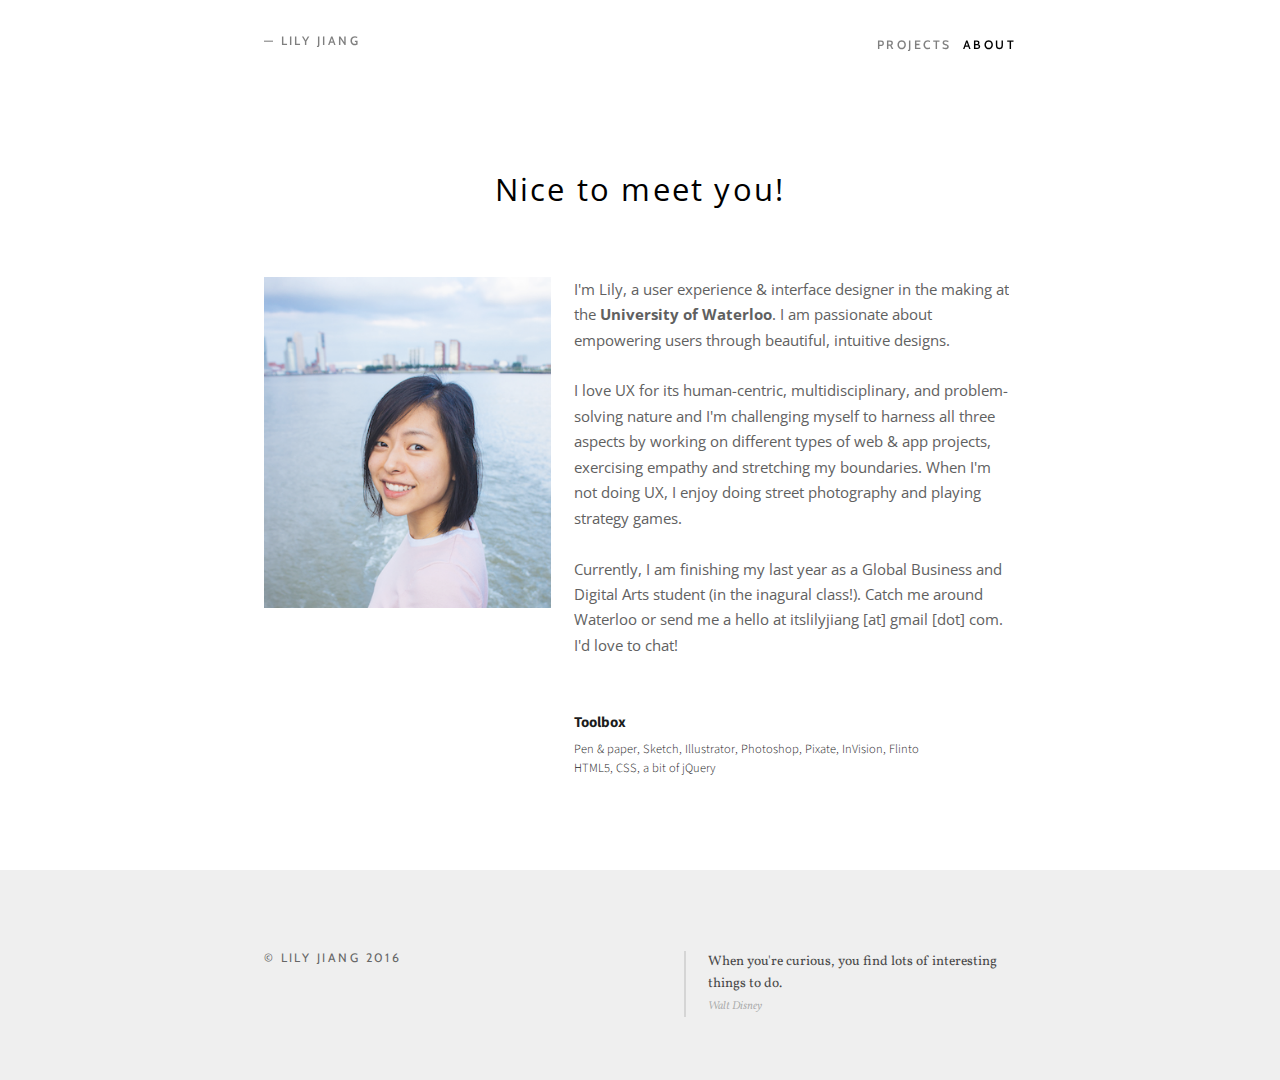
==== commit 3a059fed: "refined content of rmg" ====
--- a/about.html
+++ b/about.html
@@ -51,7 +51,7 @@
             </div>
           <div class="unit-60 slide-top">
             <p>I'm Lily, a user experience & interface designer in the making at the <b>University of Waterloo</b>. I am passionate about empowering users through beautiful, intuitive designs. 
-            <br><br>I love UX for its human-centric, multidisciplinary, and problem-solving nature and I'm challenging myself to harness all three aspects by working on different types of web & app projects, exercising empathy and stretching my boundaries. Sometimes I take breaks from ux design through photography and singing.
+            <br><br>I love UX for its human-centric, multidisciplinary, and problem-solving nature and I'm challenging myself to harness all three aspects by working on different types of web & app projects, exercising empathy and stretching my boundaries. When I'm not doing UX, I enjoy doing street photography and playing strategy games.
             <br><br>Currently, I am finishing my last year as a Global Business and Digital Arts student (in the inagural class!). Catch me around Waterloo or send me a hello at itslilyjiang [at] gmail [dot] com. I'd love to chat!</p>
             <h4>Toolbox</h4>
             <h4 class="subheading">
--- a/css/kube.css
+++ b/css/kube.css
@@ -3833,7 +3833,7 @@
 }
 section a {
   text-decoration: none;
-  color: #0000FF;
+  color: #886e9a;
   font-weight: bold;
   cursor: pointer;
 }
@@ -4077,16 +4077,16 @@
   }
   .cbp-spmenu {
     padding-top: 0;
-    height: 5em;
+    height: 6em;
     display: inline-block;
   }
   .cbp-spmenu #nav-left {
-    font-size: 80%;
-    margin-top: -2em;
+    font-size: 90%;
+    margin-top: 0em;
   }
   .cbp-spmenu #nav-right {
     font-size: 90%;
-    margin-top: -4em;
+    margin-top: -4.4em;
     margin-left: 0;
     display: inline-block;
   }
@@ -4312,28 +4312,26 @@
 }
 .section-work p {
   font-family: "Open Sans", sans-serif;
-  line-height: 1.7em;
+  line-height: 1.8em;
   font-size: 1.1em;
   padding-bottom: 2em;
   color: #4c4c4c;
   text-align: left;
   font-weight: 400;
 }
-.section-work p.typenexa {
-  font-family: 'nexa_boldregular', sans-serif;
-  line-height: 1.5em;
-  font-size: 1em;
-}
-.section-work p.typelora {
-  font-family: 'lora', serif;
-  font-style: italic;
-  line-height: 1.5em;
-  font-size: 1em;
-}
-.section-work p.typeopensans {
-  font-family: 'Open Sans', sans-serif;
-  line-height: 1.5em;
-  font-size: 1em;
+.section-work ol {
+  font-family: "Open Sans", sans-serif;
+  line-height: 1.8em;
+  font-size: 1.1em;
+  color: #4c4c4c;
+  text-align: left;
+  font-weight: 400;
+}
+.section-work .subheader {
+  font-size: 1.2em;
+  line-height: 2em;
+  font-weight: 400;
+  letter-spacing: 0.05em;
 }
 .section-work #section-caption {
   color: #bdc3c7;
@@ -4422,7 +4420,7 @@
     font-size: 5em;
   }
   section {
-    top: 27em;
+    top: 30em;
   }
   #splash {
     top: 10em;
@@ -4467,17 +4465,17 @@
     font-size: 3.5em;
   }
   section {
-    top: 20em;
+    top: 23em;
   }
   #splash {
     top: 5.5em;
   }
   #splash h1 {
-    font-size: 2.5em;
+    font-size: 2.3em;
   }
   #splash h1.subheading {
     /*				margin-top: -2.3em;*/
-    font-size: 1.2em;
+    font-size: 1.1em;
   }
   .block-full {
     height: 13em;
@@ -4497,17 +4495,34 @@
     margin-left: auto;
     margin-right: auto;
   }
+  .section-about h2 {
+    padding-bottom: 1em;
+  }
   .footer {
     padding-top: 0em;
     padding-bottom: 0em;
   }
   .section-work {
-    padding-top: 1em;
+    padding-top: 0em;
   }
   .section-work h2 {
     font-size: 1.3em;
+    padding-top: 0em;
   }
   .section-work p {
     text-align: left;
-  }
-}
+    font-size: 1em;
+    padding-bottom: 0em;
+  }
+  .section-work h1 {
+    font-size: 1.5em;
+    padding-top: 1.5em;
+  }
+  .image-section {
+    padding-top: 0.2em;
+    padding-bottom: 0.2em;
+  }
+  .image-section img {
+    padding: 0em;
+  }
+}
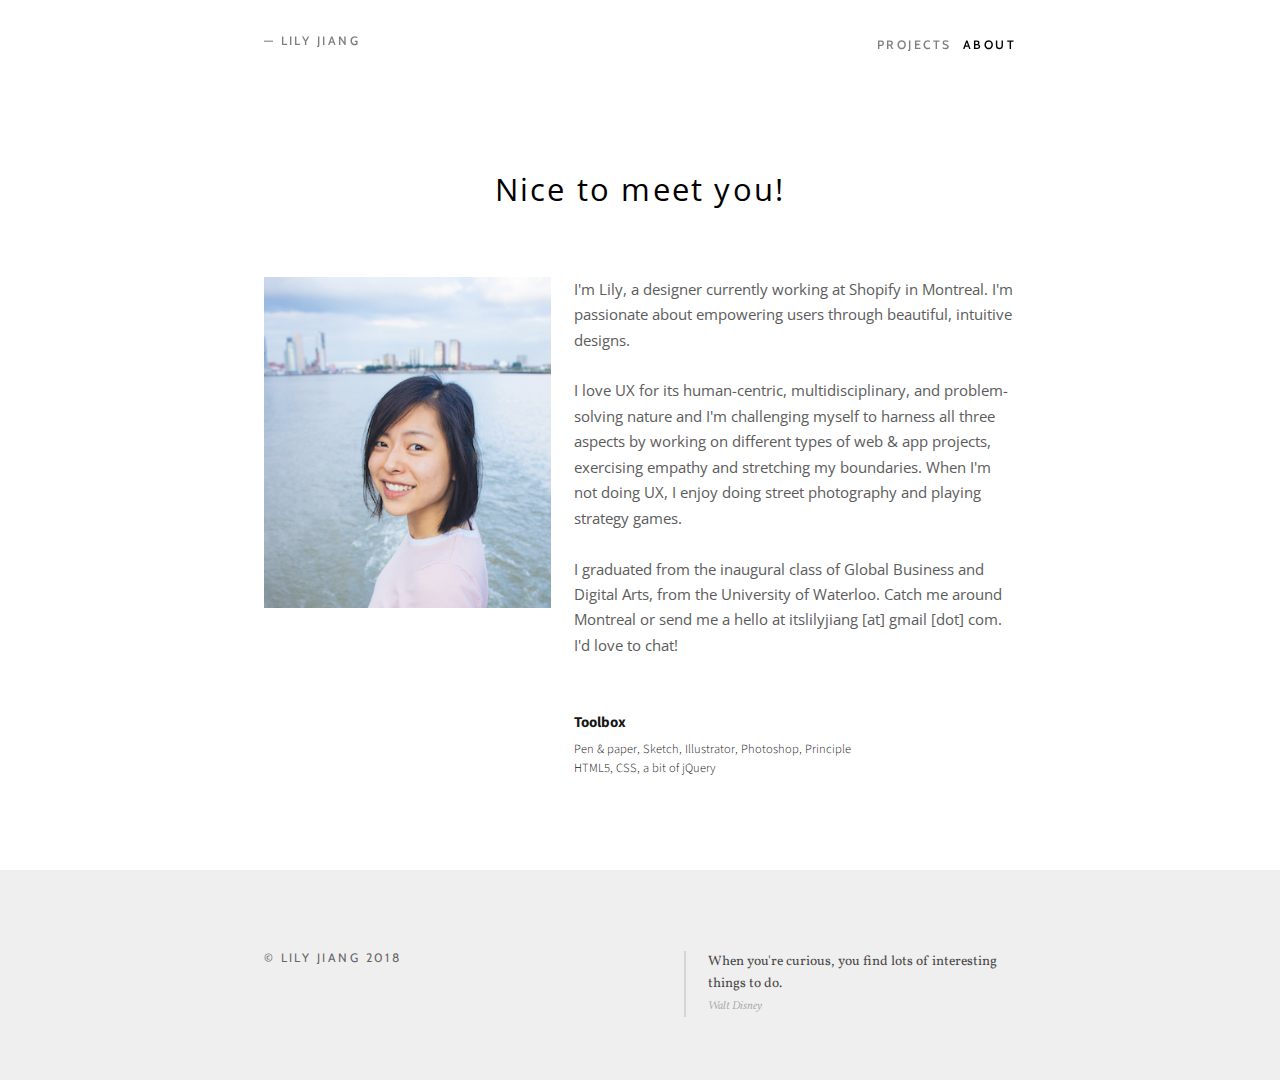
==== commit 3b6ad9c0: "Updated bio" ====
--- a/about.html
+++ b/about.html
@@ -50,12 +50,12 @@
             <img src="img/about.png"/>
             </div>
           <div class="unit-60 slide-top">
-            <p>I'm Lily, a user experience & interface designer in the making at the <b>University of Waterloo</b>. I am passionate about empowering users through beautiful, intuitive designs. 
+            <p>I'm Lily, a designer currently working at Shopify in Montreal. I'm passionate about empowering users through beautiful, intuitive designs. 
             <br><br>I love UX for its human-centric, multidisciplinary, and problem-solving nature and I'm challenging myself to harness all three aspects by working on different types of web & app projects, exercising empathy and stretching my boundaries. When I'm not doing UX, I enjoy doing street photography and playing strategy games.
-            <br><br>Currently, I am finishing my last year as a Global Business and Digital Arts student (in the inagural class!). Catch me around Waterloo or send me a hello at itslilyjiang [at] gmail [dot] com. I'd love to chat!</p>
+            <br><br>I graduated from the inaugural class of Global Business and Digital Arts, from the University of Waterloo. Catch me around Montreal or send me a hello at itslilyjiang [at] gmail [dot] com. I'd love to chat!</p>
             <h4>Toolbox</h4>
             <h4 class="subheading">
-              Pen &amp; paper, Sketch, Illustrator, Photoshop, Pixate, InVision, Flinto
+              Pen &amp; paper, Sketch, Illustrator, Photoshop, Principle
               <Br> HTML5, CSS, a bit of jQuery<br></h4>
             </div>
 
@@ -69,7 +69,7 @@
                         <div class="unit-60 centered">
                           <div class="units-row end">
                             <div class="unit-50">
-                                <h2>&copy; LILY JIANG 2016</h2>
+                                <h2>&copy; LILY JIANG 2018</h2>
                               </div>
                               <div class="unit-50">
                                 <blockquote>
@@ -121,4 +121,4 @@
         });</script>
 
       </body>
-      </html>+      </html>
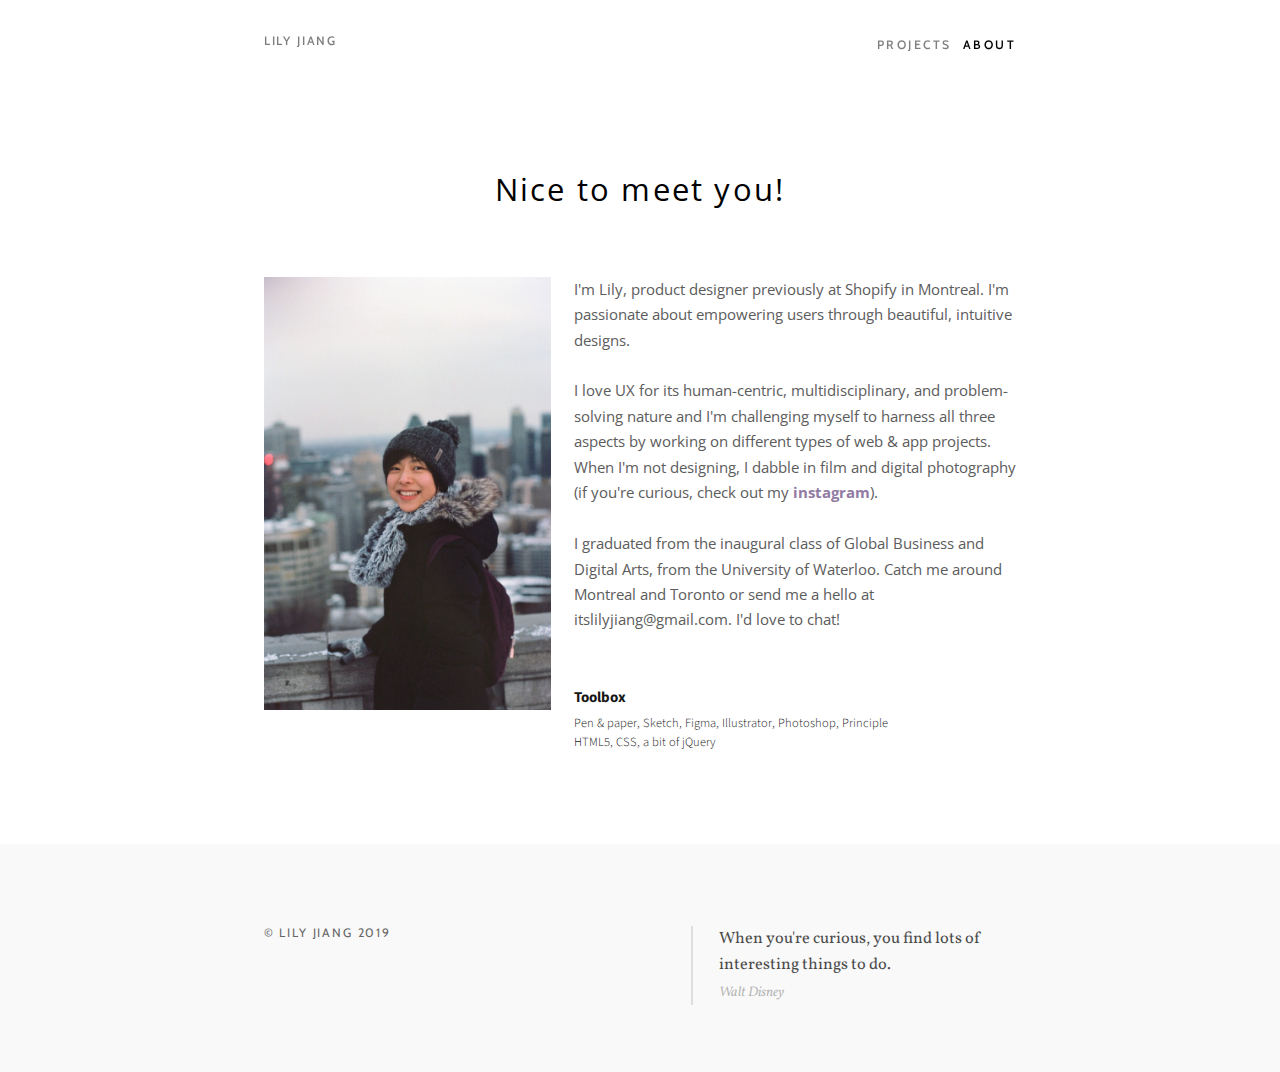
==== commit bc30a241: "Update with new content" ====
--- a/about.html
+++ b/about.html
@@ -18,7 +18,7 @@
               <div class="units-row">
                 <div class="unit-60 centered">
                   <div class="unit-50" id="nav-left">
-                    <h2><a href="index.html">— LILY JIANG</a></h2>
+                    <h2><a href="index.html">LILY JIANG</a></h2>
                   </div>
                   <div class="unit-50" id="nav-right">
                   <div id="links">
@@ -47,15 +47,15 @@
       <div class="unit-60 centered">
         <div class="units-row end">
               <div class="unit-40 slide-top">
-            <img src="img/about.png"/>
+            <img src="img/about2.jpg"/>
             </div>
           <div class="unit-60 slide-top">
-            <p>I'm Lily, a designer currently working at Shopify in Montreal. I'm passionate about empowering users through beautiful, intuitive designs. 
-            <br><br>I love UX for its human-centric, multidisciplinary, and problem-solving nature and I'm challenging myself to harness all three aspects by working on different types of web & app projects, exercising empathy and stretching my boundaries. When I'm not doing UX, I enjoy doing street photography and playing strategy games.
-            <br><br>I graduated from the inaugural class of Global Business and Digital Arts, from the University of Waterloo. Catch me around Montreal or send me a hello at itslilyjiang [at] gmail [dot] com. I'd love to chat!</p>
+            <p>I'm Lily, product designer previously at Shopify in Montreal. I'm passionate about empowering users through beautiful, intuitive designs. 
+            <br><br>I love UX for its human-centric, multidisciplinary, and problem-solving nature and I'm challenging myself to harness all three aspects by working on different types of web & app projects. When I'm not designing, I dabble in film and digital photography (if you're curious, check out my <a href="https://www.instagram.com/itslilyjiang/?hl=en">instagram</a>).
+            <br><br>I graduated from the inaugural class of Global Business and Digital Arts, from the University of Waterloo. Catch me around Montreal and Toronto or send me a hello at itslilyjiang@gmail.com. I'd love to chat!</p>
             <h4>Toolbox</h4>
             <h4 class="subheading">
-              Pen &amp; paper, Sketch, Illustrator, Photoshop, Principle
+              Pen &amp; paper, Sketch, Figma, Illustrator, Photoshop, Principle
               <Br> HTML5, CSS, a bit of jQuery<br></h4>
             </div>
 
@@ -69,7 +69,7 @@
                         <div class="unit-60 centered">
                           <div class="units-row end">
                             <div class="unit-50">
-                                <h2>&copy; LILY JIANG 2018</h2>
+                                <h2>&copy; LILY JIANG 2019</h2>
                               </div>
                               <div class="unit-50">
                                 <blockquote>
--- a/css/kube.css
+++ b/css/kube.css
@@ -2657,7 +2657,7 @@
 }
 /* =Responsive
 -----------------------------------------------------------------------------*/
-@media only screen and (max-width: 767px) {
+@media only screen and (max-width: 1024px) {
   .mobile-width-100 {
     width: 100%;
   }
@@ -2787,7 +2787,7 @@
 }
 /* =Responsive
 -----------------------------------------------------------------------------*/
-@media only screen and (max-width: 767px) {
+@media only screen and (max-width: 1024px) {
   .blocks-2,
   .blocks-3,
   .blocks-4,
@@ -3069,7 +3069,7 @@
 }
 /* =Mobile (Portrait)
 -----------------------------------------------------------------------------*/
-@media only screen and (max-width: 767px) {
+@media only screen and (max-width: 1024px) {
   .forms-list label {
     display: inline-block;
   }
@@ -3306,7 +3306,7 @@
 }
 /* =Responsive
 -----------------------------------------------------------------------------*/
-@media only screen and (max-width: 767px) {
+@media only screen and (max-width: 1024px) {
   .navbar-left,
   .navbar-right,
   .navbar ul li,
@@ -3676,7 +3676,7 @@
 }
 /* =Responsive
 -----------------------------------------------------------------------------*/
-@media only screen and (max-width: 767px) {
+@media only screen and (max-width: 1024px) {
   .left,
   .right {
     float: none;
@@ -3829,7 +3829,7 @@
   position: relative;
   background-color: white;
   z-index: 200;
-  top: 30em;
+  top: 35em;
 }
 section a {
   text-decoration: none;
@@ -3837,11 +3837,13 @@
   font-weight: bold;
   cursor: pointer;
 }
+
+
 .footer {
   display: block;
   height: auto;
   width: 100%;
-  background-color: #efefef;
+  background-color: #f9f9f9;
   text-align: left;
   padding-top: 6em;
   padding-bottom: 3em;
@@ -3850,7 +3852,7 @@
 .footer h2 {
   font-family: "Cabin", sans-serif;
   font-weight: 400;
-  letter-spacing: 0.2em;
+  letter-spacing: 0.15em;
   color: #666666;
   font-size: 0.9em;
 }
@@ -3865,7 +3867,7 @@
 }
 .footer blockquote {
   opacity: 0.7;
-  font-size: 1em;
+  font-size: 1.2em;
   font-weight: 300;
   font-family: "Vollkorn", sans-serif;
   font-style: normal;
@@ -3912,7 +3914,7 @@
   text-decoration: none;
   font-family: "Vollkorn", sans-serif;
   font-size: 1.1em;
-  font-weight: 600;
+  font-weight: 400;
   letter-spacing: 0.1em;
   font-style: italic;
   margin: 0.7em;
@@ -3972,7 +3974,7 @@
   font-weight: 600;
   font-size: 0.9em;
   /*		font-style: italic;*/
-  letter-spacing: 0.2em;
+  letter-spacing: 0.15em;
 }
 .cbp-spmenu h2 :hover {
   color: #000000;
@@ -4064,7 +4066,7 @@
     padding-left: 0.5em;
   }
 }
-@media screen and (max-width: 767px) {
+@media screen and (max-width: 1024px) {
   .cbp-spmenu-horizontal {
     font-size: 70%;
     height: 110px;
@@ -4121,15 +4123,15 @@
   font-size: 2.5em;
   left: 0;
   /*			letter-spacing: 0.05em;*/
-  font-weight: 400;
+  font-weight: 500;
   font-family: 'Open Sans', sans-serif;
-  letter-spacing: 0.08em;
+  letter-spacing: 0.07em;
   color: #000000;
 }
 #splash h1.subheading {
   margin-top: -0.5em;
   font-size: 1.4em;
-  line-height: 150%;
+  line-height: 170%;
   color: #4c4c4c;
   right: 0;
   font-weight: 400;
@@ -4144,7 +4146,7 @@
 }
 .block-full {
   height: 30em;
-  margin-bottom: 4em;
+  margin-bottom: 5em;
 }
 .item {
   position: relative;
@@ -4242,7 +4244,7 @@
 }
 #worktitle h1 {
   font-size: 2.5em;
-  letter-spacing: 0.08em;
+  letter-spacing: 0.06em;
   font-weight: 400;
   font-family: 'Cabin', serif;
   color: #000000;
@@ -4251,7 +4253,7 @@
   margin-top: -0.8em;
   font-size: 1.5em;
   line-height: 130%;
-  color: #323232;
+  color: rgba(0, 0, 0, 0.5);
   line-height: -0.1em;
   font-weight: 400;
   font-family: "Vollkorn", sans-serif;
@@ -4298,7 +4300,7 @@
   font-family: 'Open Sans', sans-serif;
   font-weight: 600;
   font-size: 2em;
-  letter-spacing: 0.07em;
+  letter-spacing: 0.04em;
   text-align: left;
 }
 .section-work h2 {
@@ -4313,9 +4315,9 @@
 .section-work p {
   font-family: "Open Sans", sans-serif;
   line-height: 1.8em;
-  font-size: 1.1em;
+  font-size: 1.15em;
   padding-bottom: 2em;
-  color: #4c4c4c;
+  color: rgba(0, 0, 0, 0.7);
   text-align: left;
   font-weight: 400;
 }
@@ -4327,9 +4329,23 @@
   text-align: left;
   font-weight: 400;
 }
+
+.section-work ul {
+  font-family: "Open Sans", sans-serif;
+  line-height: 1.8em;
+  font-size: 1.1em;
+  color: #4c4c4c;
+  text-align: left;
+  font-weight: 400;
+}
+
+.section-work li {
+  margin-bottom: 0.2em;
+}
+
 .section-work .subheader {
-  font-size: 1.2em;
-  line-height: 2em;
+  font-size: 1.25em;
+  line-height: 1.8em;
   font-weight: 400;
   letter-spacing: 0.05em;
 }
@@ -4342,6 +4358,7 @@
 }
 .section-work figcaption {
   padding-bottom: 1em;
+  padding-top: 1em;
   color: #3d3d3d;
   font-size: 1em;
   text-align: center;
@@ -4442,7 +4459,7 @@
     padding-bottom: 0.6em;
   }
 }
-@media only screen and (max-width: 767px) {
+@media only screen and (max-width: 1024px) {
   .show {
     opacity: 1;
   }
@@ -4508,14 +4525,15 @@
   .section-work h2 {
     font-size: 1.3em;
     padding-top: 0em;
+    padding-bottom: 0.4em;
   }
   .section-work p {
     text-align: left;
-    font-size: 1em;
-    padding-bottom: 0em;
+    font-size: 1.2em;
+    padding-bottom: 0.1em;
   }
   .section-work h1 {
-    font-size: 1.5em;
+    font-size: 1.6em;
     padding-top: 1.5em;
   }
   .image-section {
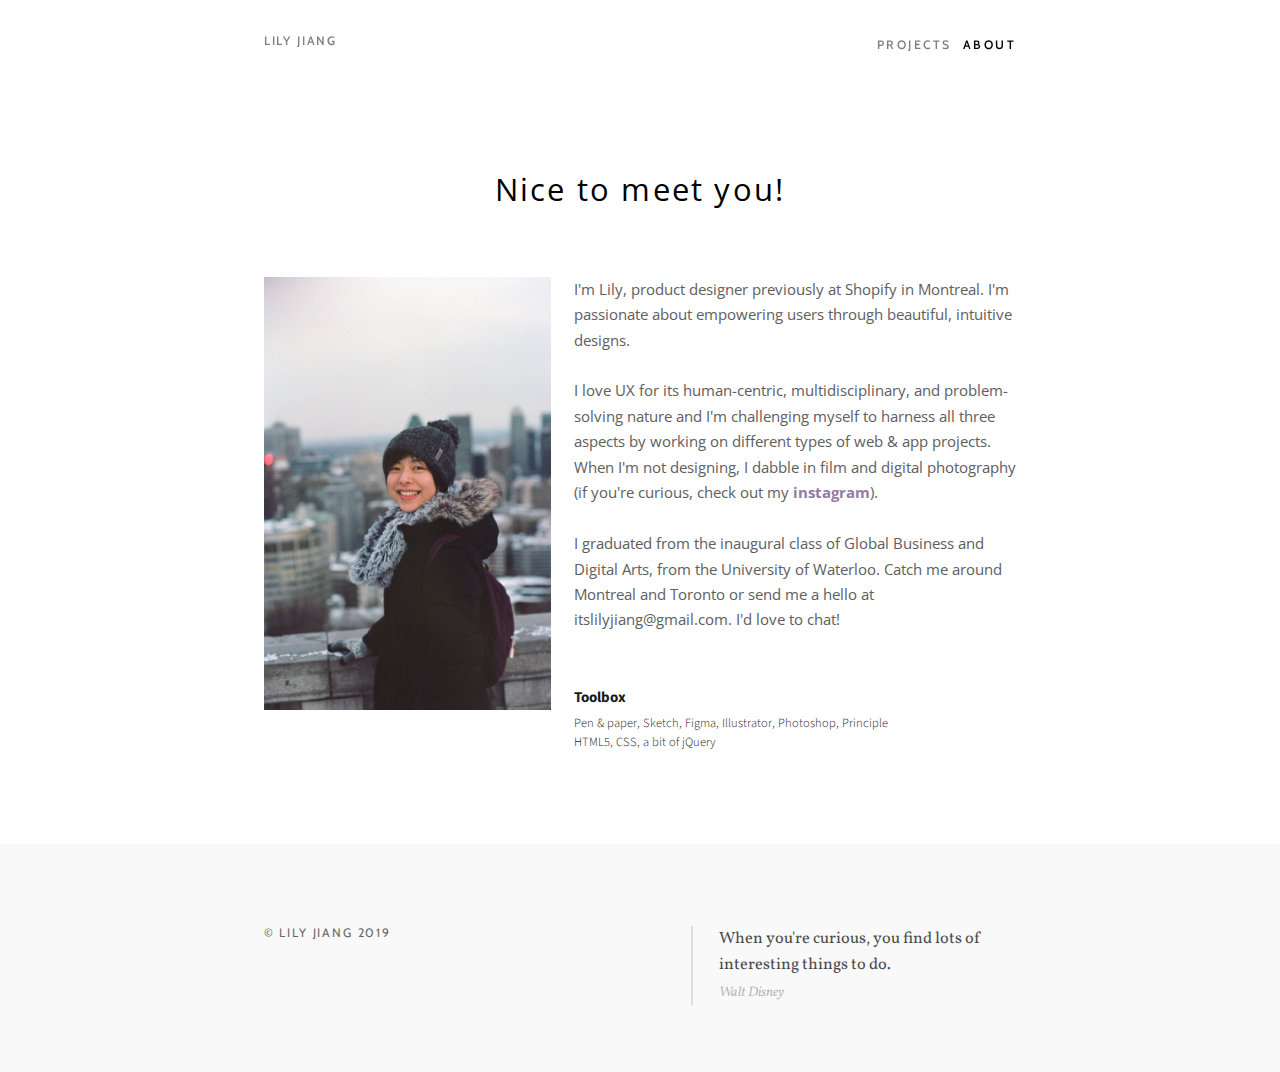
==== commit ee600513: "add google analytics tracking" ====
--- a/about.html
+++ b/about.html
@@ -10,6 +10,16 @@
   <link rel="stylesheet" href="css/kube.css" type="text/css" media="all" />
   <script src="js/jquery.min.js"></script>
   <script src="js/index.js"></script>
+
+  <!-- Global site tag (gtag.js) - Google Analytics -->
+<script async src="https://www.googletagmanager.com/gtag/js?id=UA-141244642-1"></script>
+<script>
+  window.dataLayer = window.dataLayer || [];
+  function gtag(){dataLayer.push(arguments);}
+  gtag('js', new Date());
+
+  gtag('config', 'UA-141244642-1');
+</script>
 </head>
 
 <body class="cbp-spmenu-push">
--- a/css/kube.css
+++ b/css/kube.css
@@ -3914,7 +3914,7 @@
   text-decoration: none;
   font-family: "Vollkorn", sans-serif;
   font-size: 1.1em;
-  font-weight: 400;
+  font-weight: 600;
   letter-spacing: 0.1em;
   font-style: italic;
   margin: 0.7em;
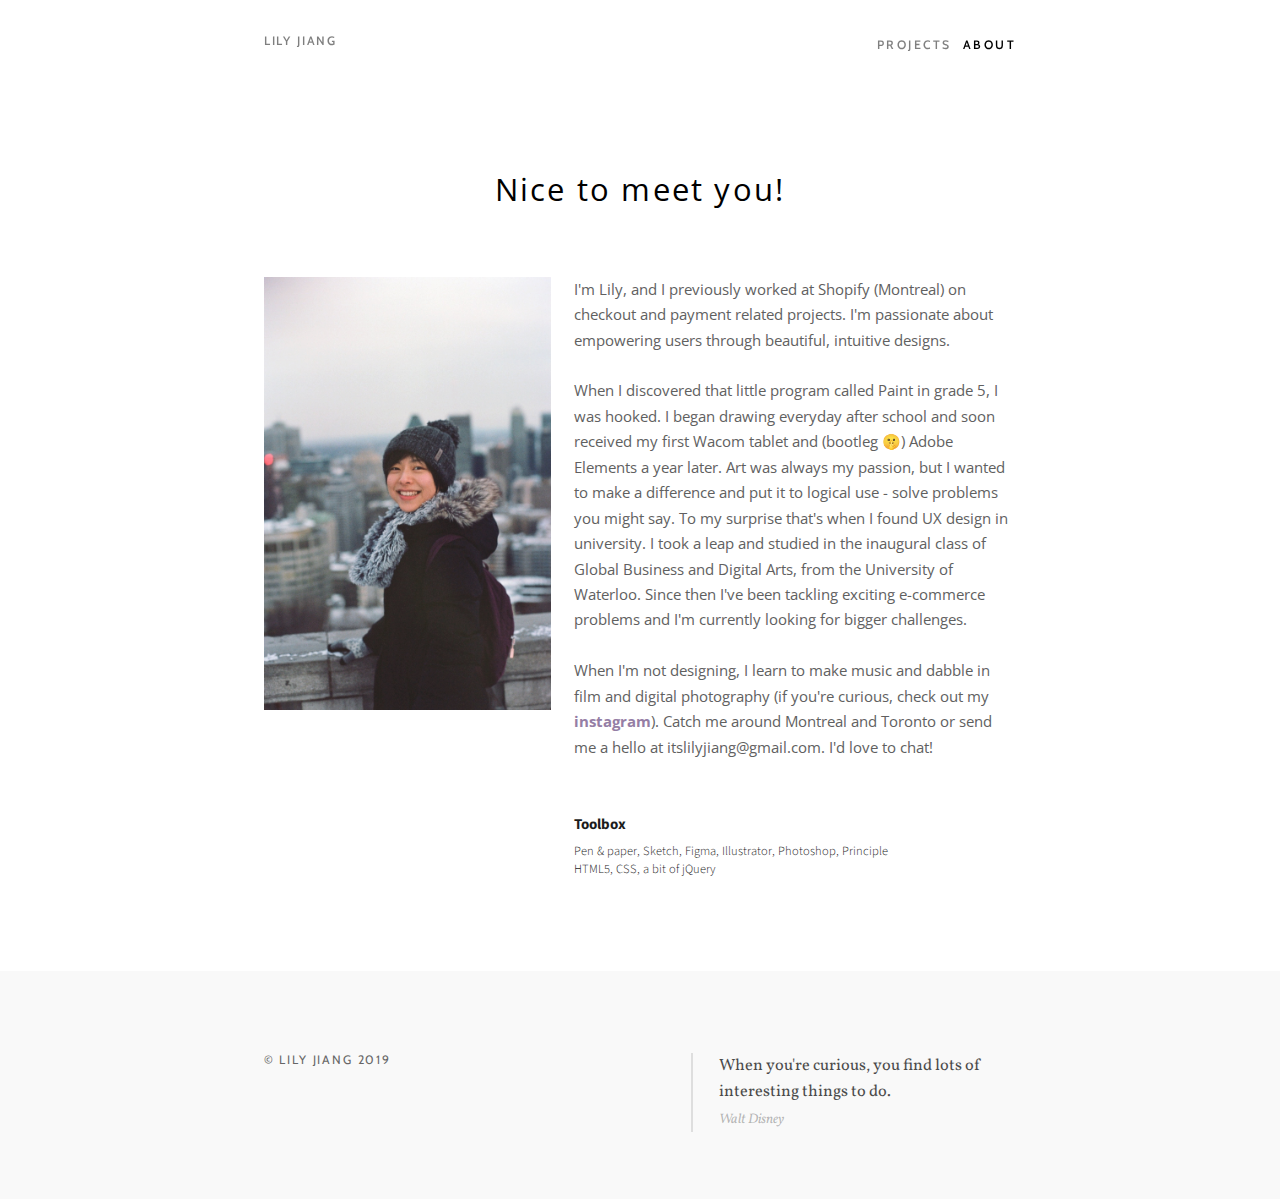
==== commit 7ae40526: "edit about page" ====
--- a/about.html
+++ b/about.html
@@ -60,9 +60,9 @@
             <img src="img/about2.jpg"/>
             </div>
           <div class="unit-60 slide-top">
-            <p>I'm Lily, product designer previously at Shopify in Montreal. I'm passionate about empowering users through beautiful, intuitive designs. 
-            <br><br>I love UX for its human-centric, multidisciplinary, and problem-solving nature and I'm challenging myself to harness all three aspects by working on different types of web & app projects. When I'm not designing, I dabble in film and digital photography (if you're curious, check out my <a href="https://www.instagram.com/itslilyjiang/?hl=en">instagram</a>).
-            <br><br>I graduated from the inaugural class of Global Business and Digital Arts, from the University of Waterloo. Catch me around Montreal and Toronto or send me a hello at itslilyjiang@gmail.com. I'd love to chat!</p>
+            <p>I'm Lily, and I previously worked at Shopify (Montreal) on checkout and payment related projects. I'm passionate about empowering users through beautiful, intuitive designs. 
+            <br><br>When I discovered that little program called Paint in grade 5, I was hooked. I began drawing everyday after school and soon received my first Wacom tablet and (bootleg 🤫) Adobe Elements a year later. Art was always my passion, but I wanted to make a difference and put it to logical use - solve problems you might say. To my surprise that's when I found UX design in university. I took a leap and studied in the inaugural class of Global Business and Digital Arts, from the University of Waterloo. Since then I've been tackling exciting e-commerce problems and I'm currently looking for bigger challenges.
+            <br><br>When I'm not designing, I learn to make music and dabble in film and digital photography (if you're curious, check out my <a href="https://www.instagram.com/itslilyjiang/?hl=en">instagram</a>). Catch me around Montreal and Toronto or send me a hello at itslilyjiang@gmail.com. I'd love to chat!</p>
             <h4>Toolbox</h4>
             <h4 class="subheading">
               Pen &amp; paper, Sketch, Figma, Illustrator, Photoshop, Principle
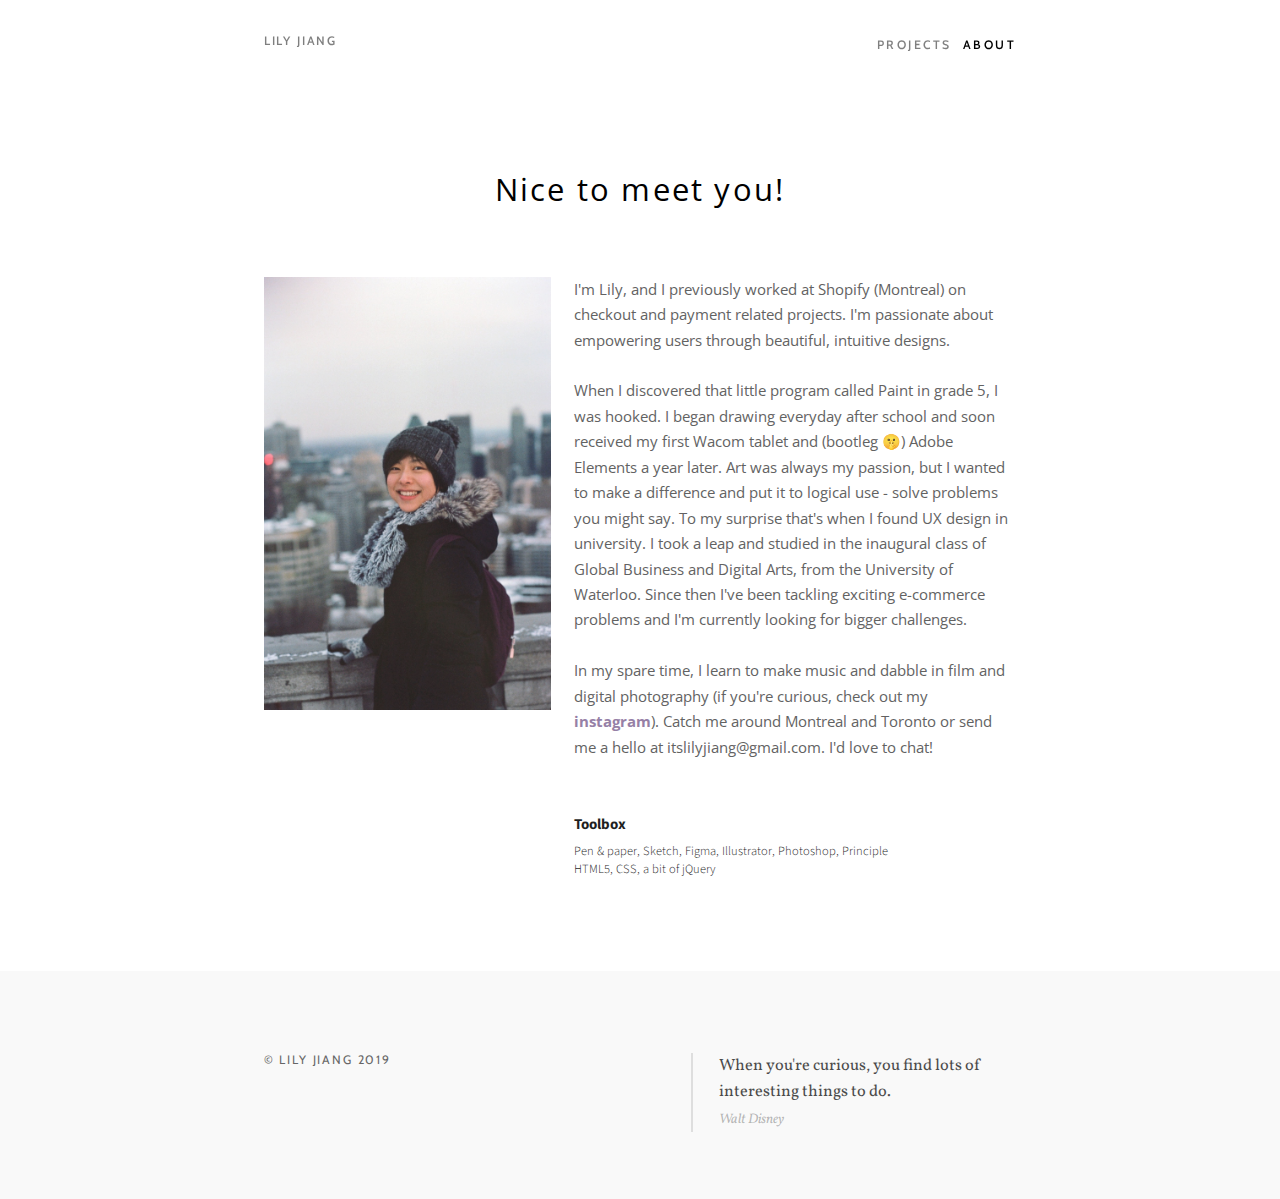
==== commit 57df2782: "edit about page" ====
--- a/about.html
+++ b/about.html
@@ -62,7 +62,7 @@
           <div class="unit-60 slide-top">
             <p>I'm Lily, and I previously worked at Shopify (Montreal) on checkout and payment related projects. I'm passionate about empowering users through beautiful, intuitive designs. 
             <br><br>When I discovered that little program called Paint in grade 5, I was hooked. I began drawing everyday after school and soon received my first Wacom tablet and (bootleg 🤫) Adobe Elements a year later. Art was always my passion, but I wanted to make a difference and put it to logical use - solve problems you might say. To my surprise that's when I found UX design in university. I took a leap and studied in the inaugural class of Global Business and Digital Arts, from the University of Waterloo. Since then I've been tackling exciting e-commerce problems and I'm currently looking for bigger challenges.
-            <br><br>When I'm not designing, I learn to make music and dabble in film and digital photography (if you're curious, check out my <a href="https://www.instagram.com/itslilyjiang/?hl=en">instagram</a>). Catch me around Montreal and Toronto or send me a hello at itslilyjiang@gmail.com. I'd love to chat!</p>
+            <br><br>In my spare time, I learn to make music and dabble in film and digital photography (if you're curious, check out my <a href="https://www.instagram.com/itslilyjiang/?hl=en">instagram</a>). Catch me around Montreal and Toronto or send me a hello at itslilyjiang@gmail.com. I'd love to chat!</p>
             <h4>Toolbox</h4>
             <h4 class="subheading">
               Pen &amp; paper, Sketch, Figma, Illustrator, Photoshop, Principle
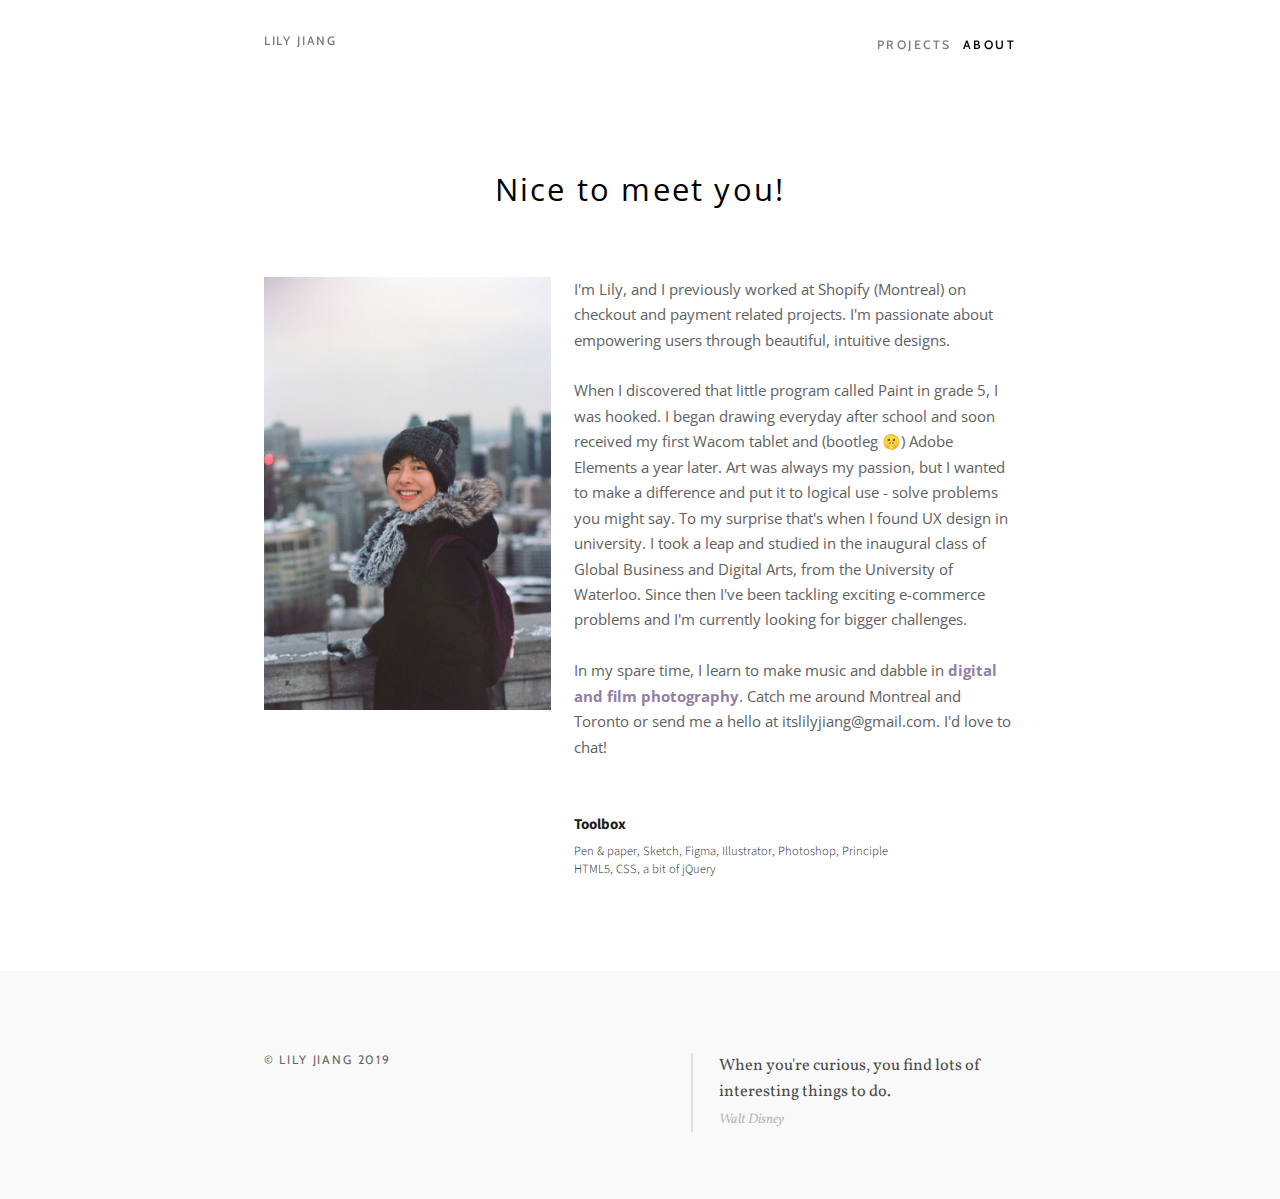
==== commit 0866b65d: "fix about page" ====
--- a/about.html
+++ b/about.html
@@ -62,7 +62,7 @@
           <div class="unit-60 slide-top">
             <p>I'm Lily, and I previously worked at Shopify (Montreal) on checkout and payment related projects. I'm passionate about empowering users through beautiful, intuitive designs. 
             <br><br>When I discovered that little program called Paint in grade 5, I was hooked. I began drawing everyday after school and soon received my first Wacom tablet and (bootleg 🤫) Adobe Elements a year later. Art was always my passion, but I wanted to make a difference and put it to logical use - solve problems you might say. To my surprise that's when I found UX design in university. I took a leap and studied in the inaugural class of Global Business and Digital Arts, from the University of Waterloo. Since then I've been tackling exciting e-commerce problems and I'm currently looking for bigger challenges.
-            <br><br>In my spare time, I learn to make music and dabble in film and digital photography (if you're curious, check out my <a href="https://www.instagram.com/itslilyjiang/?hl=en">instagram</a>). Catch me around Montreal and Toronto or send me a hello at itslilyjiang@gmail.com. I'd love to chat!</p>
+            <br><br>In my spare time, I learn to make music and dabble in  <a href="https://www.instagram.com/itslilyjiang/?hl=en">digital and film photography</a>. Catch me around Montreal and Toronto or send me a hello at itslilyjiang@gmail.com. I'd love to chat!</p>
             <h4>Toolbox</h4>
             <h4 class="subheading">
               Pen &amp; paper, Sketch, Figma, Illustrator, Photoshop, Principle
